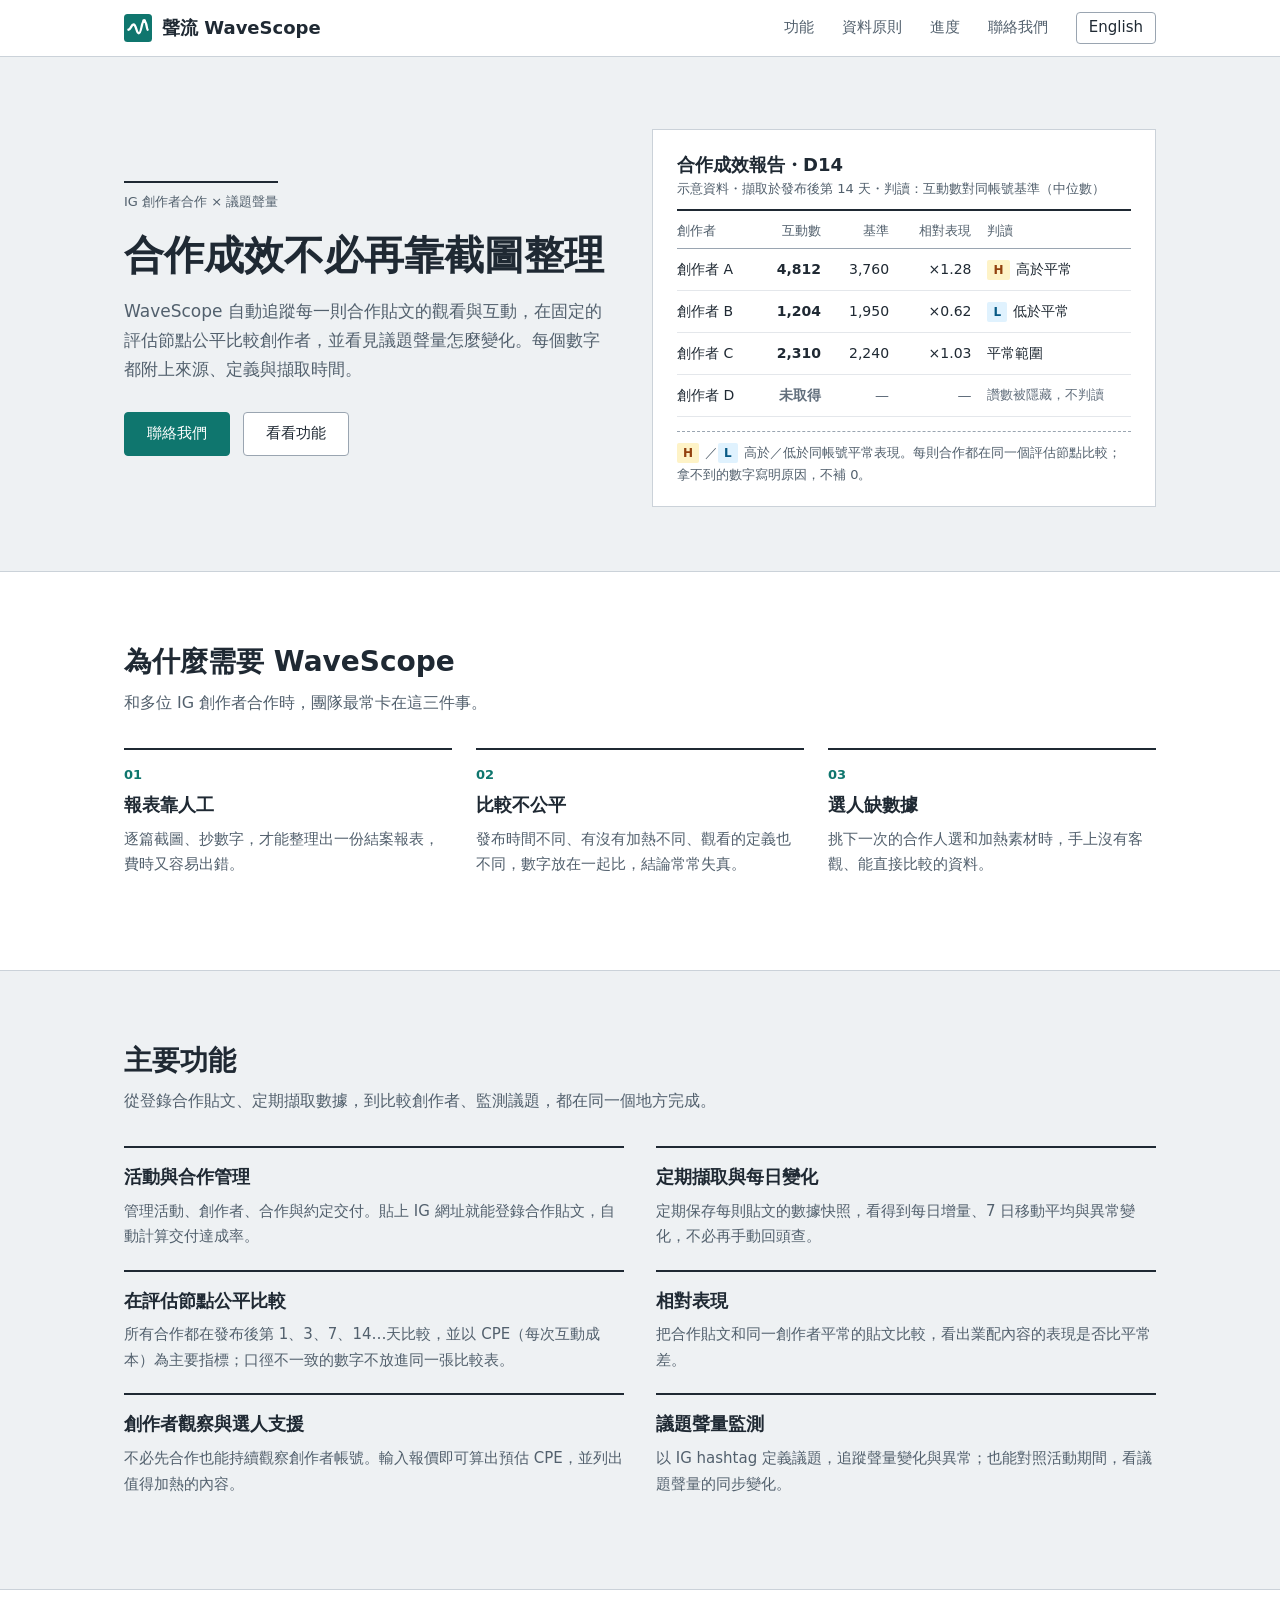
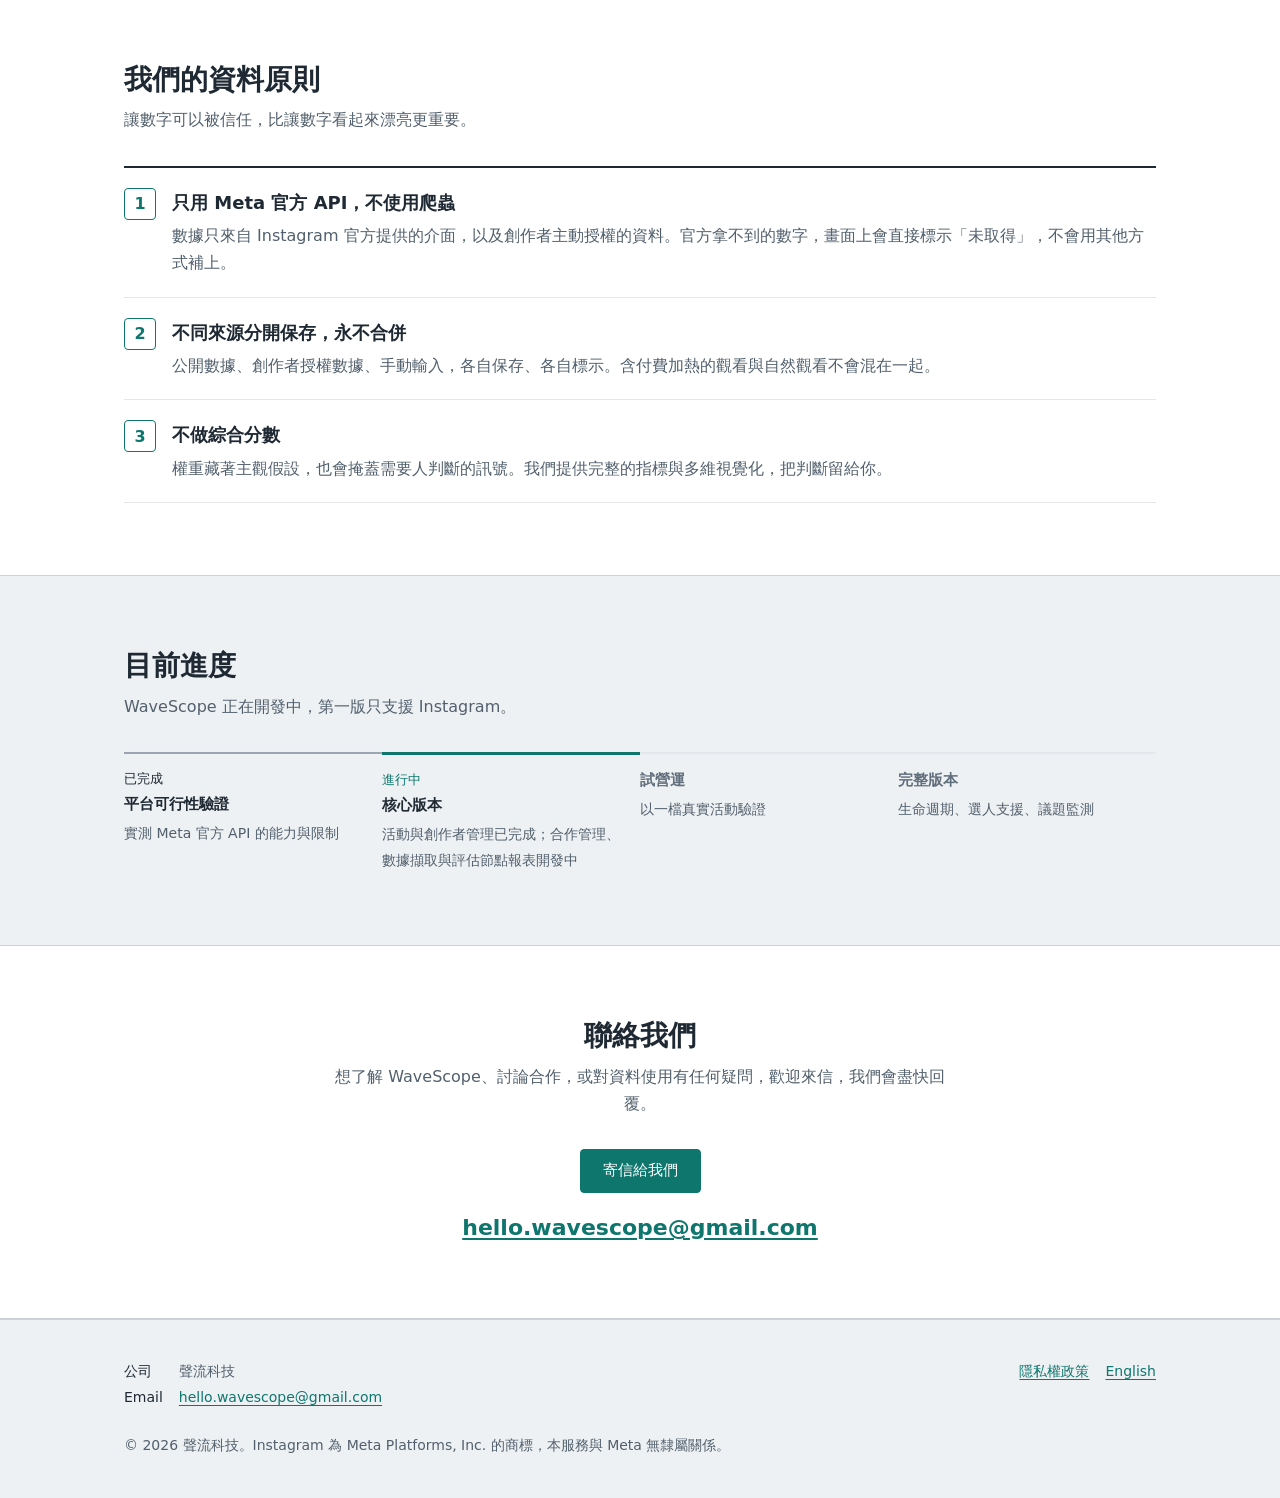
==== index.html @ 55d917c9 "Align site with product design system and update progress - Adopt DESIGN.md (direction B) tokens: si" ====
<!doctype html>
<html lang="zh-Hant-TW">
<head>
  <meta charset="utf-8">
  <meta name="viewport" content="width=device-width, initial-scale=1">
  <title>聲流 WaveScope｜IG 創作者合作成效與議題聲量監測</title>
  <meta name="description" content="WaveScope 用 Meta 官方 API 追蹤 IG 創作者合作貼文的成效、觀察創作者帳號，並監測議題聲量，取代人工截圖整理結案報表。">
  <link rel="alternate" hreflang="zh-Hant-TW" href="./">
  <link rel="alternate" hreflang="en" href="./en/">
  <link rel="icon" href="assets/logo.svg" type="image/svg+xml">
  <link rel="stylesheet" href="assets/style.css">
</head>
<body>
  <header class="site-header">
    <div class="wrap">
      <a class="brand" href="./">
        <img src="assets/logo.svg" alt="" width="28" height="28">
        聲流 WaveScope
      </a>
      <nav class="nav" aria-label="主選單">
        <a href="#features">功能</a>
        <a href="#principles">資料原則</a>
        <a href="#status">進度</a>
        <a href="#contact">聯絡我們</a>
        <a class="lang" href="./en/" hreflang="en" lang="en">English</a>
      </nav>
    </div>
  </header>

  <main>
    <section class="hero">
      <div class="wrap">
        <div>
          <span class="eyebrow">IG 創作者合作 × 議題聲量</span>
          <h1>合作成效不必再靠截圖整理</h1>
          <p class="lead">WaveScope 自動追蹤每一則合作貼文的觀看與互動，在固定的評估節點公平比較創作者，並看見議題聲量怎麼變化。每個數字都附上來源、定義與擷取時間。</p>
          <a class="btn" href="#contact">聯絡我們</a>
          <a class="btn ghost" href="#features">看看功能</a>
        </div>
        <figure class="report" aria-label="示意報告單：四位創作者的合作貼文在 D14 的互動數，與同帳號基準比較後的判讀">
          <div class="report-head">
            <div class="title">合作成效報告・D14</div>
            <div class="sub">示意資料・擷取於發布後第 14 天・判讀：互動數對同帳號基準（中位數）</div>
          </div>
          <table>
            <thead>
              <tr><th scope="col">創作者</th><th scope="col">互動數</th><th scope="col" class="col-base">基準</th><th scope="col">相對表現</th><th scope="col">判讀</th></tr>
            </thead>
            <tbody>
              <tr><td>創作者 A</td><td class="val">4,812</td><td class="col-base">3,760</td><td>×1.28</td><td><span class="flag h">H</span><span class="flag-text">高於平常</span></td></tr>
              <tr><td>創作者 B</td><td class="val">1,204</td><td class="col-base">1,950</td><td>×0.62</td><td><span class="flag l">L</span><span class="flag-text">低於平常</span></td></tr>
              <tr><td>創作者 C</td><td class="val">2,310</td><td class="col-base">2,240</td><td>×1.03</td><td>平常範圍</td></tr>
              <tr><td>創作者 D</td><td class="val na">未取得</td><td class="col-base na">—</td><td class="na">—</td><td class="reason">讚數被隱藏，不判讀</td></tr>
            </tbody>
          </table>
          <figcaption><span class="flag h">H</span>／<span class="flag l">L</span>高於／低於同帳號平常表現。每則合作都在同一個評估節點比較；拿不到的數字寫明原因，不補 0。</figcaption>
        </figure>
      </div>
    </section>

    <section class="alt" id="problem">
      <div class="wrap">
        <h2>為什麼需要 WaveScope</h2>
        <p class="section-lead">和多位 IG 創作者合作時，團隊最常卡在這三件事。</p>
        <div class="grid-3">
          <div class="card">
            <span class="num">01</span>
            <h3>報表靠人工</h3>
            <p>逐篇截圖、抄數字，才能整理出一份結案報表，費時又容易出錯。</p>
          </div>
          <div class="card">
            <span class="num">02</span>
            <h3>比較不公平</h3>
            <p>發布時間不同、有沒有加熱不同、觀看的定義也不同，數字放在一起比，結論常常失真。</p>
          </div>
          <div class="card">
            <span class="num">03</span>
            <h3>選人缺數據</h3>
            <p>挑下一次的合作人選和加熱素材時，手上沒有客觀、能直接比較的資料。</p>
          </div>
        </div>
      </div>
    </section>

    <section id="features">
      <div class="wrap">
        <h2>主要功能</h2>
        <p class="section-lead">從登錄合作貼文、定期擷取數據，到比較創作者、監測議題，都在同一個地方完成。</p>
        <div class="grid-2">
          <div class="card">
            <h3>活動與合作管理</h3>
            <p>管理活動、創作者、合作與約定交付。貼上 IG 網址就能登錄合作貼文，自動計算交付達成率。</p>
          </div>
          <div class="card">
            <h3>定期擷取與每日變化</h3>
            <p>定期保存每則貼文的數據快照，看得到每日增量、7 日移動平均與異常變化，不必再手動回頭查。</p>
          </div>
          <div class="card">
            <h3>在評估節點公平比較</h3>
            <p>所有合作都在發布後第 1、3、7、14…天比較，並以 CPE（每次互動成本）為主要指標；口徑不一致的數字不放進同一張比較表。</p>
          </div>
          <div class="card">
            <h3>相對表現</h3>
            <p>把合作貼文和同一創作者平常的貼文比較，看出業配內容的表現是否比平常差。</p>
          </div>
          <div class="card">
            <h3>創作者觀察與選人支援</h3>
            <p>不必先合作也能持續觀察創作者帳號。輸入報價即可算出預估 CPE，並列出值得加熱的內容。</p>
          </div>
          <div class="card">
            <h3>議題聲量監測</h3>
            <p>以 IG hashtag 定義議題，追蹤聲量變化與異常；也能對照活動期間，看議題聲量的同步變化。</p>
          </div>
        </div>
      </div>
    </section>

    <section class="alt" id="principles">
      <div class="wrap">
        <h2>我們的資料原則</h2>
        <p class="section-lead">讓數字可以被信任，比讓數字看起來漂亮更重要。</p>
        <ul class="principles">
          <li>
            <span class="icon" aria-hidden="true">1</span>
            <div>
              <h3>只用 Meta 官方 API，不使用爬蟲</h3>
              <p>數據只來自 Instagram 官方提供的介面，以及創作者主動授權的資料。官方拿不到的數字，畫面上會直接標示「未取得」，不會用其他方式補上。</p>
            </div>
          </li>
          <li>
            <span class="icon" aria-hidden="true">2</span>
            <div>
              <h3>不同來源分開保存，永不合併</h3>
              <p>公開數據、創作者授權數據、手動輸入，各自保存、各自標示。含付費加熱的觀看與自然觀看不會混在一起。</p>
            </div>
          </li>
          <li>
            <span class="icon" aria-hidden="true">3</span>
            <div>
              <h3>不做綜合分數</h3>
              <p>權重藏著主觀假設，也會掩蓋需要人判斷的訊號。我們提供完整的指標與多維視覺化，把判斷留給你。</p>
            </div>
          </li>
        </ul>
      </div>
    </section>

    <section id="status">
      <div class="wrap">
        <h2>目前進度</h2>
        <p class="section-lead">WaveScope 正在開發中，第一版只支援 Instagram。</p>
        <ol class="status">
          <li class="done"><em>已完成</em><strong>平台可行性驗證</strong><span>實測 Meta 官方 API 的能力與限制</span></li>
          <li class="now"><em>進行中</em><strong>核心版本</strong><span>活動與創作者管理已完成；合作管理、數據擷取與評估節點報表開發中</span></li>
          <li><strong>試營運</strong><span>以一檔真實活動驗證</span></li>
          <li><strong>完整版本</strong><span>生命週期、選人支援、議題監測</span></li>
        </ol>
      </div>
    </section>

    <section class="alt contact" id="contact">
      <div class="wrap">
        <h2>聯絡我們</h2>
        <p class="section-lead">想了解 WaveScope、討論合作，或對資料使用有任何疑問，歡迎來信，我們會盡快回覆。</p>
        <a class="btn" href="mailto:hello.wavescope@gmail.com?subject=%E8%A9%A2%E5%95%8F%20WaveScope">寄信給我們</a>
        <div><a class="email" href="mailto:hello.wavescope@gmail.com">hello.wavescope@gmail.com</a></div>
      </div>
    </section>
  </main>

  <footer class="site-footer">
    <div class="wrap">
      <dl>
        <dt>公司</dt><dd>聲流科技</dd>
        <dt>Email</dt><dd><a href="mailto:hello.wavescope@gmail.com">hello.wavescope@gmail.com</a></dd>
      </dl>
      <nav aria-label="頁尾">
        <a href="privacy.html">隱私權政策</a>
        <a href="./en/" hreflang="en" lang="en">English</a>
      </nav>
    </div>
    <div class="wrap" style="margin-top:24px">© 2026 聲流科技。Instagram 為 Meta Platforms, Inc. 的商標，本服務與 Meta 無隸屬關係。</div>
  </footer>
</body>
</html>
---- assets/style.css ----
/* 色彩與規則對齊產品的 DESIGN.md（方向 B・健康檢查報告）：
   單一墨綠品牌色、冷灰檯面上的白色直角報告單、不加陰影；琥珀／藍只用在 H／L 旗標。 */
:root {
  --report-teal: #0f766e;
  --report-teal-deep: #0b5a54;
  --teal-tint: #e6f4f1;
  --teal-band: #cdebe5;
  --ink: #1f2933;
  --ink-muted: #52606d;
  --ink-absent: #616e7c;
  --rule-strong: #9aa5b1;
  --rule: #cbd2d9;
  --hairline: #e4e7eb;
  --bench: #eef1f3;
  --sheet: #ffffff;
  --sheet-foot: #f7faf9;
  --flag-h-bg: #fef3c7;
  --flag-h-ink: #92400e;
  --flag-l-bg: #e0f2fe;
  --flag-l-ink: #075985;
  --on-teal: #ffffff;
  --max: 1080px;
  --font: "Noto Sans TC", "PingFang TC", "Microsoft JhengHei", system-ui, -apple-system, sans-serif;
}

/* 產品端沒有深色模式；這裡依同一組語意推出深色值。 */
@media (prefers-color-scheme: dark) {
  :root {
    --report-teal: #3fbfae;
    --report-teal-deep: #6fd3c4;
    --teal-tint: #16302c;
    --teal-band: #1f4a43;
    --ink: #e4e8eb;
    --ink-muted: #a3adb6;
    --ink-absent: #8f9aa5;
    --rule-strong: #5b6670;
    --rule: #3a444c;
    --hairline: #2a3238;
    --bench: #111618;
    --sheet: #1a2024;
    --sheet-foot: #1e2529;
    --flag-h-bg: #4a3410;
    --flag-h-ink: #fcd38a;
    --flag-l-bg: #0c3550;
    --flag-l-ink: #a5d8f5;
    --on-teal: #06201c;
  }
}

* { box-sizing: border-box; }

html { scroll-behavior: smooth; }

body {
  margin: 0;
  background: var(--bench);
  color: var(--ink);
  font-family: var(--font);
  line-height: 1.7;
  font-variant-numeric: tabular-nums;
  -webkit-font-smoothing: antialiased;
}

::selection { background: var(--teal-band); color: var(--ink); }
a { color: var(--report-teal); text-underline-offset: 3px; }
a:hover { color: var(--report-teal-deep); }
:focus-visible { outline: 2px solid var(--report-teal); outline-offset: 2px; }

.wrap {
  max-width: var(--max);
  margin: 0 auto;
  padding: 0 24px;
}

/* Header */
.site-header {
  position: sticky;
  top: 0;
  z-index: 10;
  background: var(--sheet);
  border-bottom: 1px solid var(--rule);
}
.site-header .wrap {
  display: flex;
  align-items: center;
  justify-content: space-between;
  height: 56px;
  gap: 16px;
}
.brand {
  display: flex;
  align-items: center;
  gap: 10px;
  font-size: 18px;
  font-weight: 700;
  color: var(--ink);
  text-decoration: none;
}
.brand:hover { color: var(--ink); }
.nav {
  display: flex;
  align-items: center;
  gap: 28px;
  font-size: 15px;
}
.nav a { color: var(--ink-muted); text-decoration: none; }
.nav a:hover { color: var(--ink); }
.nav .lang {
  border: 1px solid var(--rule-strong);
  border-radius: 4px;
  padding: 2px 12px;
  color: var(--ink);
}

/* Hero */
.hero { padding: 72px 0 64px; }
.hero .wrap {
  display: grid;
  grid-template-columns: 1fr 1.05fr;
  gap: 48px;
  align-items: center;
}
.eyebrow {
  display: inline-block;
  font-size: 13px;
  font-weight: 500;
  color: var(--ink-muted);
  border-top: 2px solid var(--ink);
  padding-top: 8px;
  margin-bottom: 16px;
}
h1 {
  font-size: clamp(30px, 4.2vw, 40px);
  line-height: 1.3;
  margin: 0 0 16px;
}
.lead {
  font-size: 17px;
  color: var(--ink-muted);
  margin: 0 0 28px;
  max-width: 34em;
}
.btn {
  display: inline-flex;
  align-items: center;
  height: 44px;
  background: var(--report-teal);
  color: var(--on-teal);
  font-size: 15px;
  font-weight: 500;
  text-decoration: none;
  padding: 0 22px;
  border-radius: 4px;
  border: 1px solid var(--report-teal);
}
.btn:hover { background: var(--report-teal-deep); border-color: var(--report-teal-deep); color: var(--on-teal); }
.btn.ghost {
  background: var(--sheet);
  color: var(--ink);
  border-color: var(--rule-strong);
  margin-left: 8px;
}
.btn.ghost:hover { border-color: var(--ink); color: var(--ink); }

/* Hero 示意報告單：結構與產品的 sheet／table／flag 一致，數據為虛構示意。 */
.report {
  margin: 0;
  background: var(--sheet);
  border: 1px solid var(--rule);
  padding: 22px 24px 20px;
}
.report-head {
  border-bottom: 2px solid var(--ink);
  padding-bottom: 10px;
}
.report-head .title { font-size: 18px; font-weight: 700; line-height: 1.4; }
.report-head .sub { font-size: 13px; color: var(--ink-muted); line-height: 1.5; margin-top: 2px; }
.report table {
  width: 100%;
  border-collapse: collapse;
  font-size: 14px;
  line-height: 1.5;
}
.report th {
  font-size: 13px;
  font-weight: 500;
  color: var(--ink-muted);
  text-align: right;
  padding: 10px 8px 8px;
  border-bottom: 1px solid var(--rule-strong);
  white-space: nowrap;
}
.report td {
  padding: 10px 8px;
  border-bottom: 1px solid var(--hairline);
  text-align: right;
  vertical-align: top;
}
.report th:first-child, .report td:first-child { text-align: left; padding-left: 0; }
.report th:last-child, .report td:last-child { text-align: left; padding-right: 0; }
.report td:first-child { white-space: nowrap; }
.report td.val { font-weight: 700; }
.report .na { color: var(--ink-absent); font-weight: 400; }
.report .reason { color: var(--ink-absent); font-size: 13px; }
.flag {
  display: inline-block;
  font-size: 12px;
  font-weight: 700;
  line-height: 1.5;
  padding: 1px 6px;
  border-radius: 2px;
  margin-right: 6px;
}
.flag.h { background: var(--flag-h-bg); color: var(--flag-h-ink); }
.flag.l { background: var(--flag-l-bg); color: var(--flag-l-ink); }
.report figcaption {
  border-top: 1px dashed var(--rule-strong);
  margin-top: 14px;
  padding-top: 10px;
  font-size: 13px;
  line-height: 1.7;
  color: var(--ink-muted);
}

/* Sections */
section { padding: 72px 0; }
section.alt {
  background: var(--sheet);
  border-top: 1px solid var(--rule);
  border-bottom: 1px solid var(--rule);
}
h2 {
  font-size: clamp(22px, 3vw, 28px);
  margin: 0 0 8px;
  line-height: 1.3;
}
.section-lead {
  color: var(--ink-muted);
  margin: 0 0 32px;
  max-width: 40em;
}

.grid-3 {
  display: grid;
  grid-template-columns: repeat(3, 1fr);
  gap: 24px;
}
.grid-2 {
  display: grid;
  grid-template-columns: repeat(2, 1fr);
  gap: 0 32px;
}
.card {
  border-top: 2px solid var(--ink);
  padding: 14px 0 20px;
}
.card h3 {
  font-size: 18px;
  margin: 0 0 6px;
}
.card p { margin: 0; color: var(--ink-muted); font-size: 15px; }
.card .num {
  font-size: 13px;
  font-weight: 700;
  color: var(--report-teal);
  margin-bottom: 4px;
  display: block;
}

.principles { list-style: none; padding: 0; margin: 0; border-top: 2px solid var(--ink); }
.principles li {
  display: grid;
  grid-template-columns: 32px 1fr;
  gap: 16px;
  align-items: start;
  padding: 20px 0;
  border-bottom: 1px solid var(--hairline);
}
.principles .icon {
  width: 32px;
  height: 32px;
  border-radius: 4px;
  border: 1px solid var(--report-teal);
  color: var(--report-teal);
  display: grid;
  place-items: center;
  font-weight: 700;
}
.principles h3 { margin: 0 0 4px; font-size: 18px; }
.principles p { margin: 0; color: var(--ink-muted); }

.status {
  display: flex;
  list-style: none;
  padding: 0;
  margin: 0;
}
.status li {
  flex: 1;
  padding: 14px 16px 0 0;
  border-top: 2px solid var(--hairline);
  font-size: 15px;
  color: var(--ink-absent);
}
.status li.done { border-top-color: var(--rule-strong); color: var(--ink); }
.status li.now { border-top: 3px solid var(--report-teal); color: var(--ink); }
.status li strong { display: block; margin-bottom: 4px; }
.status li span { color: var(--ink-muted); font-size: 14px; }
.status li em {
  display: block;
  font-style: normal;
  font-size: 13px;
  font-weight: 500;
  margin-bottom: 2px;
}
.status li.now em { color: var(--report-teal); }

.contact {
  text-align: center;
}
.contact .section-lead { margin-left: auto; margin-right: auto; }
.contact .email {
  display: inline-block;
  font-size: clamp(18px, 3vw, 22px);
  font-weight: 700;
  margin-top: 16px;
  word-break: break-all;
}

/* Footer */
.site-footer {
  border-top: 1px solid var(--rule);
  padding: 40px 0;
  font-size: 14px;
  color: var(--ink-muted);
}
.site-footer .wrap {
  display: flex;
  justify-content: space-between;
  gap: 24px;
  flex-wrap: wrap;
}
.site-footer dl { margin: 0; display: grid; grid-template-columns: auto 1fr; gap: 2px 16px; }
.site-footer dt { font-weight: 500; color: var(--ink); }
.site-footer dd { margin: 0; }
.site-footer nav { display: flex; gap: 16px; align-items: flex-start; }

/* Legal pages */
.legal { padding: 56px 0 80px; }
.legal .wrap { max-width: 760px; }
.legal h1 { font-size: clamp(26px, 3.6vw, 32px); border-bottom: 2px solid var(--ink); padding-bottom: 12px; }
.legal h2 { font-size: 20px; margin-top: 40px; }
.legal .updated { color: var(--ink-muted); font-size: 14px; }
.legal table { border-collapse: collapse; width: 100%; font-size: 15px; margin: 16px 0; background: var(--sheet); }
.legal th, .legal td { border: 1px solid var(--rule); padding: 8px 12px; text-align: left; vertical-align: top; }
.legal th { background: var(--sheet-foot); font-weight: 500; }

@media (max-width: 860px) {
  .hero { padding: 40px 0 40px; }
  .hero .wrap { grid-template-columns: minmax(0, 1fr); gap: 32px; }
  .grid-3, .grid-2 { grid-template-columns: minmax(0, 1fr); }
  .status { flex-direction: column; }
  .status li { padding: 12px 0 12px 16px; border-top: 0; border-left: 2px solid var(--hairline); }
  .status li.done { border-left-color: var(--rule-strong); }
  .status li.now { border-top: 0; border-left: 2px solid var(--report-teal); }
  .nav a:not(.lang) { display: none; }
  section { padding: 56px 0; }
  .wrap { padding: 0 16px; }
  .btn.ghost { margin-left: 0; margin-top: 8px; }
}

@media (max-width: 480px) {
  .report { padding: 18px 16px 16px; }
  .report table { font-size: 13px; }
  .report th, .report td { padding-left: 4px; padding-right: 4px; }
  .report .col-base { display: none; }
  .report .flag-text { display: none; }
}
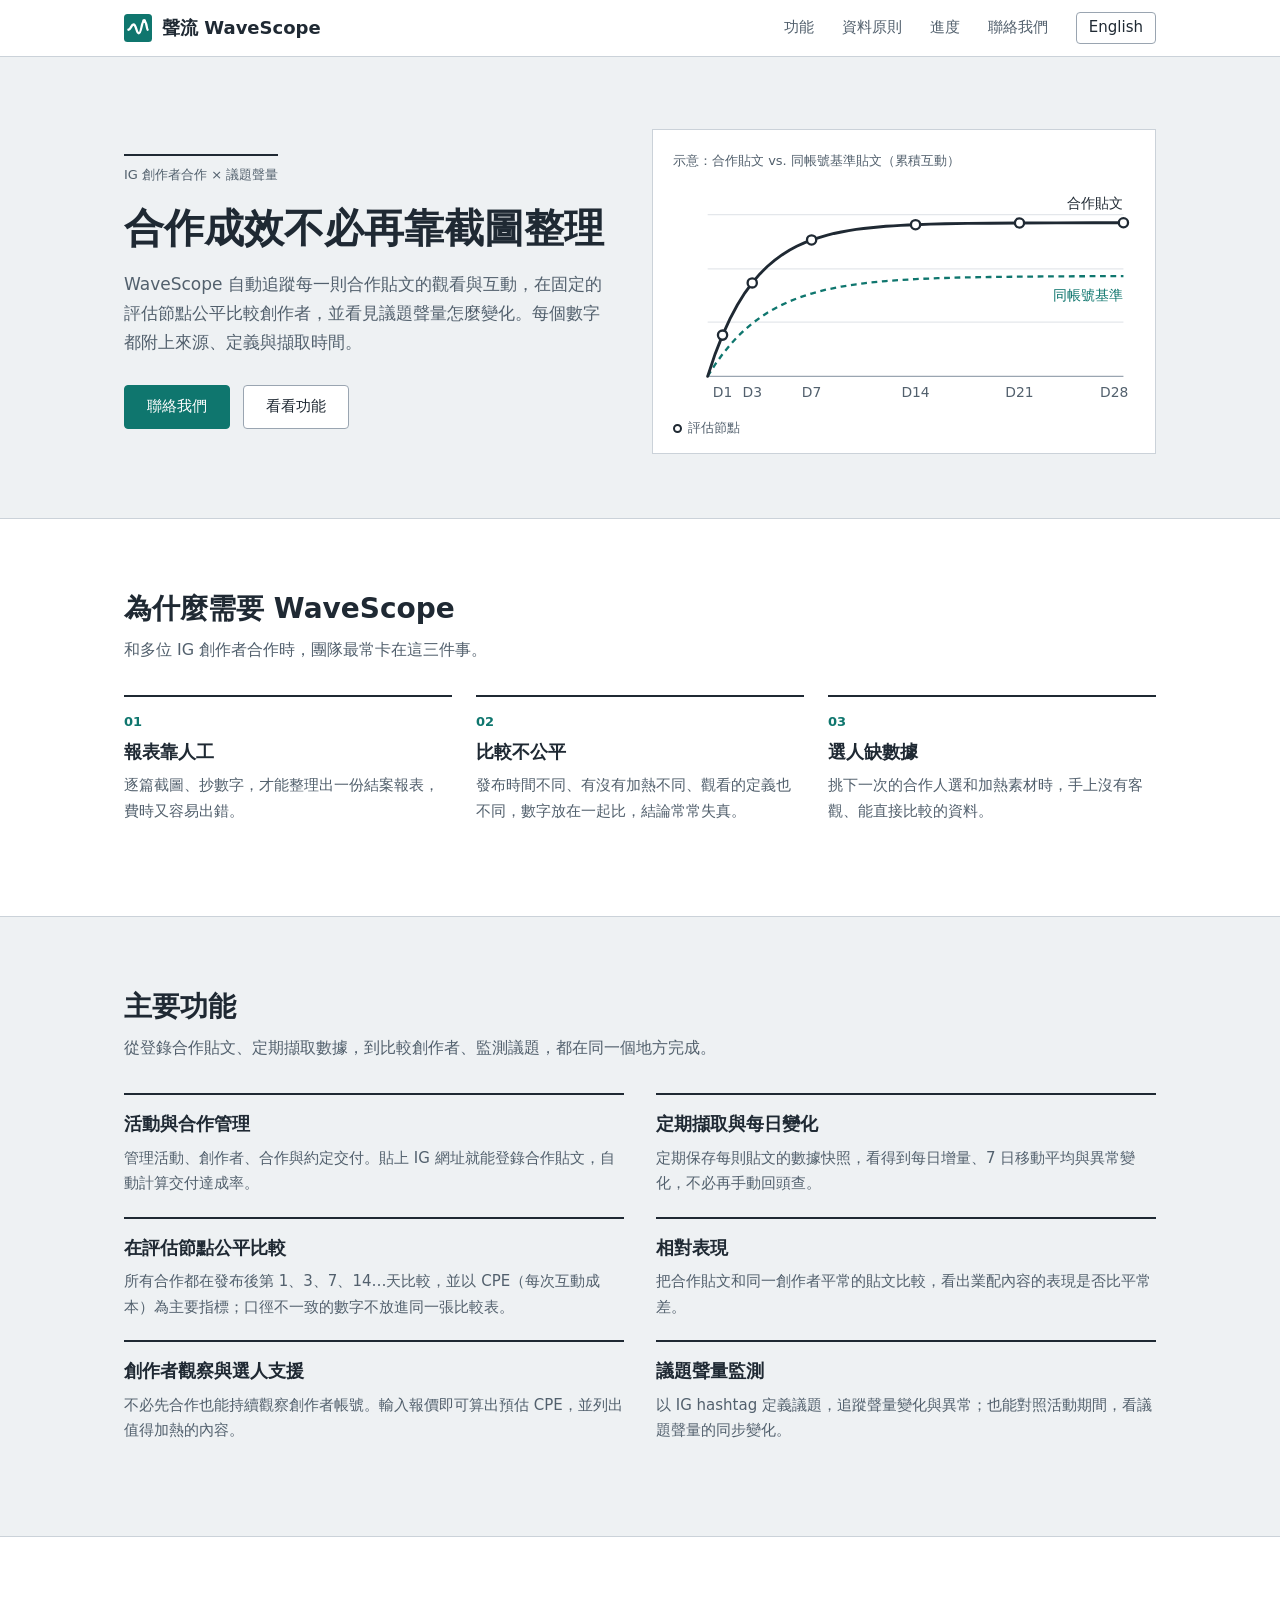
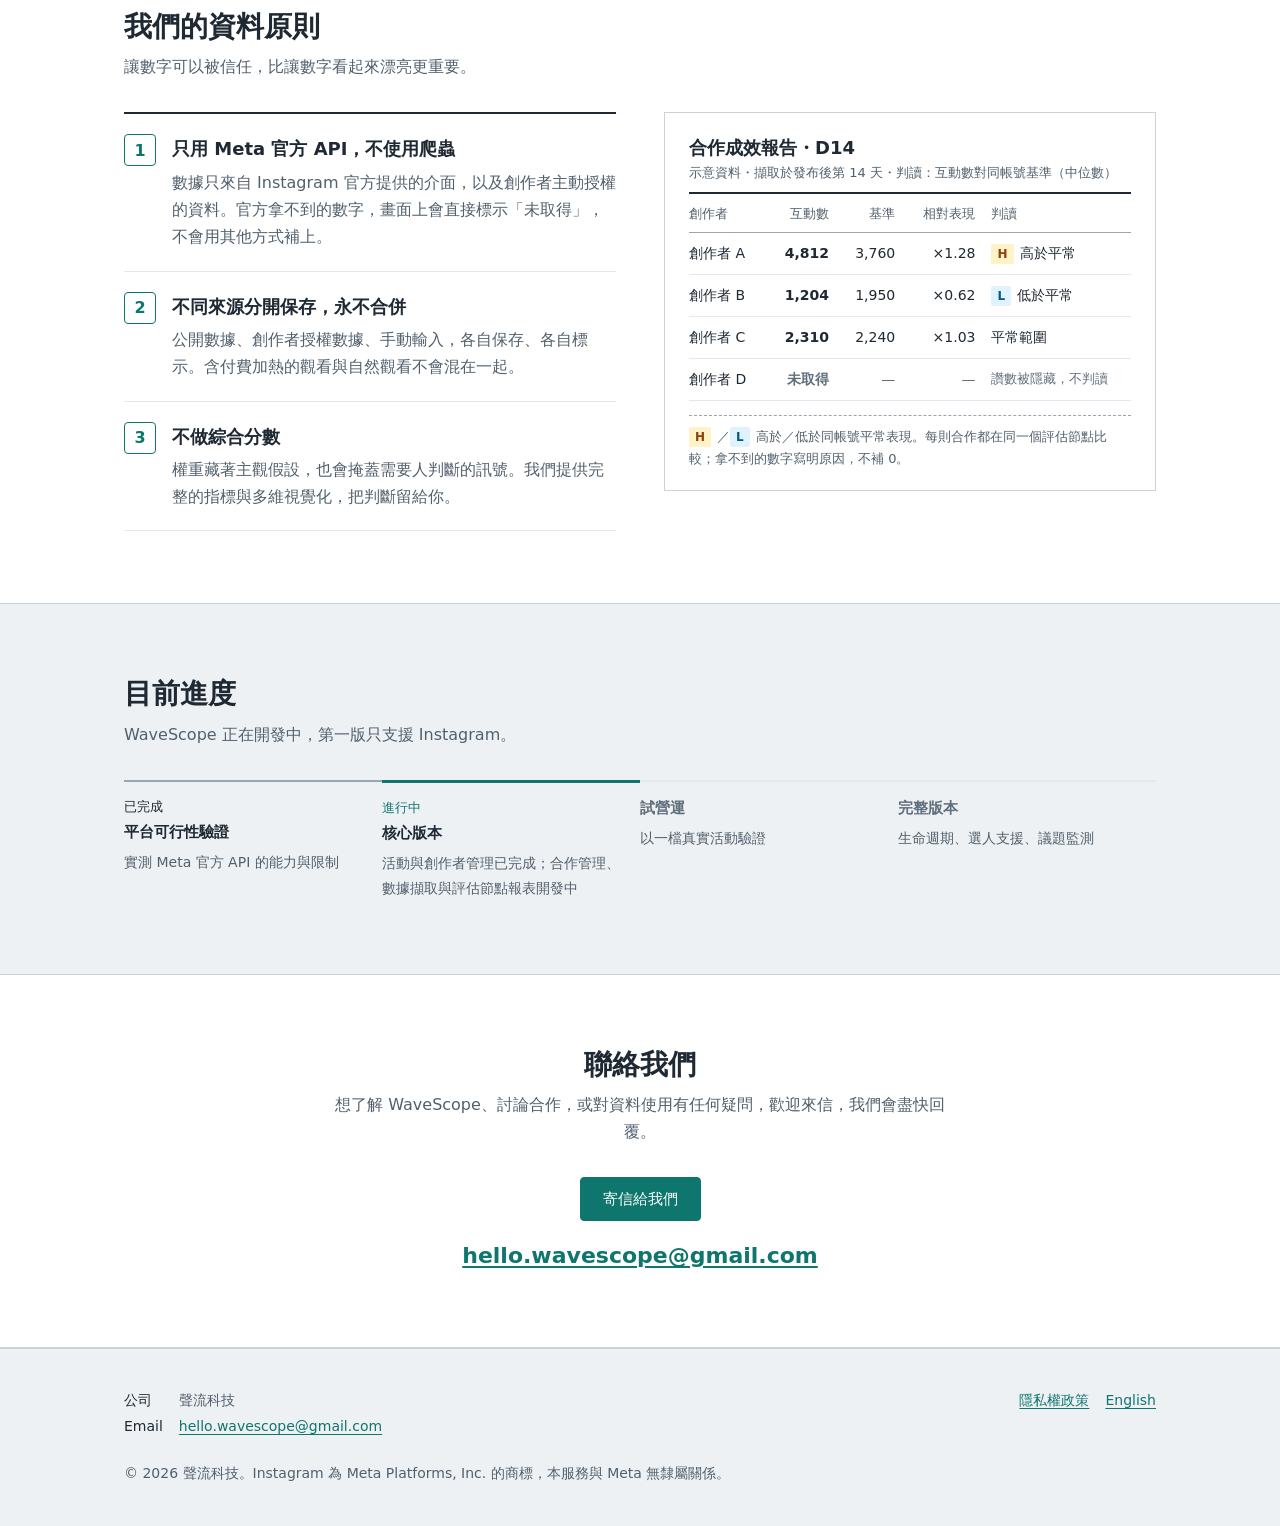
==== commit 4553bb4e: "Restore trend chart in hero and move sample report to data principles - Hero shows the cumulative-in" ====
--- a/index.html
+++ b/index.html
@@ -37,23 +37,37 @@
           <a class="btn" href="#contact">聯絡我們</a>
           <a class="btn ghost" href="#features">看看功能</a>
         </div>
-        <figure class="report" aria-label="示意報告單：四位創作者的合作貼文在 D14 的互動數，與同帳號基準比較後的判讀">
-          <div class="report-head">
-            <div class="title">合作成效報告・D14</div>
-            <div class="sub">示意資料・擷取於發布後第 14 天・判讀：互動數對同帳號基準（中位數）</div>
-          </div>
-          <table>
-            <thead>
-              <tr><th scope="col">創作者</th><th scope="col">互動數</th><th scope="col" class="col-base">基準</th><th scope="col">相對表現</th><th scope="col">判讀</th></tr>
-            </thead>
-            <tbody>
-              <tr><td>創作者 A</td><td class="val">4,812</td><td class="col-base">3,760</td><td>×1.28</td><td><span class="flag h">H</span><span class="flag-text">高於平常</span></td></tr>
-              <tr><td>創作者 B</td><td class="val">1,204</td><td class="col-base">1,950</td><td>×0.62</td><td><span class="flag l">L</span><span class="flag-text">低於平常</span></td></tr>
-              <tr><td>創作者 C</td><td class="val">2,310</td><td class="col-base">2,240</td><td>×1.03</td><td>平常範圍</td></tr>
-              <tr><td>創作者 D</td><td class="val na">未取得</td><td class="col-base na">—</td><td class="na">—</td><td class="reason">讚數被隱藏，不判讀</td></tr>
-            </tbody>
-          </table>
-          <figcaption><span class="flag h">H</span>／<span class="flag l">L</span>高於／低於同帳號平常表現。每則合作都在同一個評估節點比較；拿不到的數字寫明原因，不補 0。</figcaption>
+        <figure class="trend" aria-label="示意圖：合作貼文的累積互動高於同帳號基準貼文，並標出 D1 到 D28 的評估節點">
+          <div class="label">示意：合作貼文 vs. 同帳號基準貼文（累積互動）</div>
+          <svg viewBox="0 0 400 200" role="img" aria-hidden="true">
+            <g class="grid" stroke-width="1">
+              <line x1="30" y1="170" x2="390" y2="170" class="baseline"/>
+              <line x1="30" y1="123" x2="390" y2="123"/>
+              <line x1="30" y1="77" x2="390" y2="77"/>
+              <line x1="30" y1="30" x2="390" y2="30"/>
+            </g>
+            <path class="base" fill="none" stroke-width="2" d="M30.0,170.0 L36.4,159.8 L42.9,150.8 L49.3,142.9 L55.7,135.8 L62.1,129.7 L68.6,124.2 L75.0,119.4 L81.4,115.1 L87.9,111.4 L94.3,108.1 L100.7,105.1 L107.1,102.6 L113.6,100.3 L120.0,98.3 L126.4,96.5 L132.9,94.9 L139.3,93.6 L145.7,92.3 L152.1,91.3 L158.6,90.3 L165.0,89.5 L171.4,88.7 L184.3,87.5 L197.1,86.6 L210.0,85.8 L229.3,85.0 L248.6,84.4 L274.3,84.0 L300.0,83.7 L332.1,83.4 L364.3,83.3 L390.0,83.3"/>
+            <path class="curve" fill="none" stroke-width="2.5" stroke-linecap="round" d="M30.0,170.0 L36.4,150.8 L42.9,134.3 L49.3,120.2 L55.7,108.2 L62.1,97.9 L68.6,89.1 L75.0,81.5 L81.4,75.1 L87.9,69.6 L94.3,64.9 L100.7,60.8 L107.1,57.4 L113.6,54.4 L120.0,51.9 L126.4,49.8 L132.9,47.9 L139.3,46.3 L145.7,45.0 L152.1,43.8 L158.6,42.8 L165.0,42.0 L171.4,41.3 L177.9,40.7 L184.3,40.1 L190.7,39.7 L197.1,39.3 L203.6,39.0 L210.0,38.7 L222.9,38.2 L235.7,37.9 L255.0,37.6 L274.3,37.4 L300.0,37.2 L332.1,37.1 L364.3,37.0 L390.0,37.0"/>
+            <g>
+              <circle class="node" cx="42.9" cy="134.3" r="4"/>
+              <circle class="node" cx="68.6" cy="89.1" r="4"/>
+              <circle class="node" cx="120.0" cy="51.9" r="4"/>
+              <circle class="node" cx="210.0" cy="38.7" r="4"/>
+              <circle class="node" cx="300.0" cy="37.2" r="4"/>
+              <circle class="node" cx="390.0" cy="37.0" r="4"/>
+            </g>
+            <text class="tag post" x="390" y="24" text-anchor="end">合作貼文</text>
+            <text class="tag base" x="390" y="104" text-anchor="end">同帳號基準</text>
+            <g class="axis" text-anchor="middle">
+              <text x="42.9" y="188">D1</text>
+              <text x="68.6" y="188">D3</text>
+              <text x="120" y="188">D7</text>
+              <text x="210" y="188">D14</text>
+              <text x="300" y="188">D21</text>
+              <text x="382" y="188">D28</text>
+            </g>
+          </svg>
+          <figcaption class="legend"><span><i class="dot"></i>評估節點</span></figcaption>
         </figure>
       </div>
     </section>
@@ -119,29 +133,49 @@
       <div class="wrap">
         <h2>我們的資料原則</h2>
         <p class="section-lead">讓數字可以被信任，比讓數字看起來漂亮更重要。</p>
-        <ul class="principles">
-          <li>
-            <span class="icon" aria-hidden="true">1</span>
-            <div>
-              <h3>只用 Meta 官方 API，不使用爬蟲</h3>
-              <p>數據只來自 Instagram 官方提供的介面，以及創作者主動授權的資料。官方拿不到的數字，畫面上會直接標示「未取得」，不會用其他方式補上。</p>
+        <div class="principles-layout">
+          <ul class="principles">
+            <li>
+              <span class="icon" aria-hidden="true">1</span>
+              <div>
+                <h3>只用 Meta 官方 API，不使用爬蟲</h3>
+                <p>數據只來自 Instagram 官方提供的介面，以及創作者主動授權的資料。官方拿不到的數字，畫面上會直接標示「未取得」，不會用其他方式補上。</p>
+              </div>
+            </li>
+            <li>
+              <span class="icon" aria-hidden="true">2</span>
+              <div>
+                <h3>不同來源分開保存，永不合併</h3>
+                <p>公開數據、創作者授權數據、手動輸入，各自保存、各自標示。含付費加熱的觀看與自然觀看不會混在一起。</p>
+              </div>
+            </li>
+            <li>
+              <span class="icon" aria-hidden="true">3</span>
+              <div>
+                <h3>不做綜合分數</h3>
+                <p>權重藏著主觀假設，也會掩蓋需要人判斷的訊號。我們提供完整的指標與多維視覺化，把判斷留給你。</p>
+              </div>
+            </li>
+          </ul>
+          <figure class="report" aria-label="示意報告單：四位創作者的合作貼文在 D14 的互動數，與同帳號基準比較後的判讀">
+            <div class="report-head">
+              <div class="title">合作成效報告・D14</div>
+              <div class="sub">示意資料・擷取於發布後第 14 天・判讀：互動數對同帳號基準（中位數）</div>
             </div>
-          </li>
-          <li>
-            <span class="icon" aria-hidden="true">2</span>
-            <div>
-              <h3>不同來源分開保存，永不合併</h3>
-              <p>公開數據、創作者授權數據、手動輸入，各自保存、各自標示。含付費加熱的觀看與自然觀看不會混在一起。</p>
-            </div>
-          </li>
-          <li>
-            <span class="icon" aria-hidden="true">3</span>
-            <div>
-              <h3>不做綜合分數</h3>
-              <p>權重藏著主觀假設，也會掩蓋需要人判斷的訊號。我們提供完整的指標與多維視覺化，把判斷留給你。</p>
-            </div>
-          </li>
-        </ul>
+            <table>
+              <thead>
+                <tr><th scope="col">創作者</th><th scope="col">互動數</th><th scope="col" class="col-base">基準</th><th scope="col">相對表現</th><th scope="col">判讀</th></tr>
+              </thead>
+              <tbody>
+                <tr><td>創作者 A</td><td class="val">4,812</td><td class="col-base">3,760</td><td>×1.28</td><td><span class="flag h">H</span><span class="flag-text">高於平常</span></td></tr>
+                <tr><td>創作者 B</td><td class="val">1,204</td><td class="col-base">1,950</td><td>×0.62</td><td><span class="flag l">L</span><span class="flag-text">低於平常</span></td></tr>
+                <tr><td>創作者 C</td><td class="val">2,310</td><td class="col-base">2,240</td><td>×1.03</td><td>平常範圍</td></tr>
+                <tr><td>創作者 D</td><td class="val na">未取得</td><td class="col-base na">—</td><td class="na">—</td><td class="reason">讚數被隱藏，不判讀</td></tr>
+              </tbody>
+            </table>
+            <figcaption><span class="flag h">H</span>／<span class="flag l">L</span>高於／低於同帳號平常表現。每則合作都在同一個評估節點比較；拿不到的數字寫明原因，不補 0。</figcaption>
+          </figure>
+        </div>
       </div>
     </section>
 
--- a/assets/style.css
+++ b/assets/style.css
@@ -130,6 +130,7 @@
   margin-bottom: 16px;
 }
 h1 {
+  text-wrap: balance;
   font-size: clamp(30px, 4.2vw, 40px);
   line-height: 1.3;
   margin: 0 0 16px;
@@ -162,7 +163,36 @@
 }
 .btn.ghost:hover { border-color: var(--ink); color: var(--ink); }
 
-/* Hero 示意報告單：結構與產品的 sheet／table／flag 一致，數據為虛構示意。 */
+/* Hero 趨勢示意圖：依 DESIGN.md 的 Trend Chart，墨灰為本次、墨綠為基準，線名直接標在圖上。 */
+.trend {
+  margin: 0;
+  background: var(--sheet);
+  border: 1px solid var(--rule);
+  padding: 20px 20px 14px;
+}
+.trend .label { font-size: 13px; color: var(--ink-muted); margin-bottom: 8px; }
+.trend svg { width: 100%; height: auto; display: block; }
+.trend .grid line { stroke: var(--hairline); }
+.trend .grid .baseline { stroke: var(--rule-strong); }
+.trend .curve { stroke: var(--ink); }
+.trend .base { stroke: var(--report-teal); stroke-dasharray: 5 4; }
+.trend .node { fill: var(--sheet); stroke: var(--ink); stroke-width: 2; }
+.trend .axis { fill: var(--ink-muted); font-size: 12px; }
+.trend .tag { font-size: 12px; font-weight: 500; paint-order: stroke; stroke: var(--sheet); stroke-width: 3px; stroke-linejoin: round; }
+.trend .tag.post { fill: var(--ink); }
+.trend .tag.base { fill: var(--report-teal); }
+.legend { font-size: 13px; color: var(--ink-muted); margin-top: 6px; }
+.legend i.dot {
+  display: inline-block;
+  width: 9px;
+  height: 9px;
+  border: 2px solid var(--ink);
+  border-radius: 50%;
+  vertical-align: middle;
+  margin-right: 6px;
+}
+
+/* 資料原則段的示意報告單：結構與產品的 sheet／table／flag 一致，數據為虛構示意。 */
 .report {
   margin: 0;
   background: var(--sheet);
@@ -267,6 +297,12 @@
   display: block;
 }
 
+.principles-layout {
+  display: grid;
+  grid-template-columns: 1fr minmax(0, 1fr);
+  gap: 48px;
+  align-items: start;
+}
 .principles { list-style: none; padding: 0; margin: 0; border-top: 2px solid var(--ink); }
 .principles li {
   display: grid;
@@ -358,7 +394,8 @@
 @media (max-width: 860px) {
   .hero { padding: 40px 0 40px; }
   .hero .wrap { grid-template-columns: minmax(0, 1fr); gap: 32px; }
-  .grid-3, .grid-2 { grid-template-columns: minmax(0, 1fr); }
+  .grid-3, .grid-2, .principles-layout { grid-template-columns: minmax(0, 1fr); }
+  .principles-layout { gap: 32px; }
   .status { flex-direction: column; }
   .status li { padding: 12px 0 12px 16px; border-top: 0; border-left: 2px solid var(--hairline); }
   .status li.done { border-left-color: var(--rule-strong); }
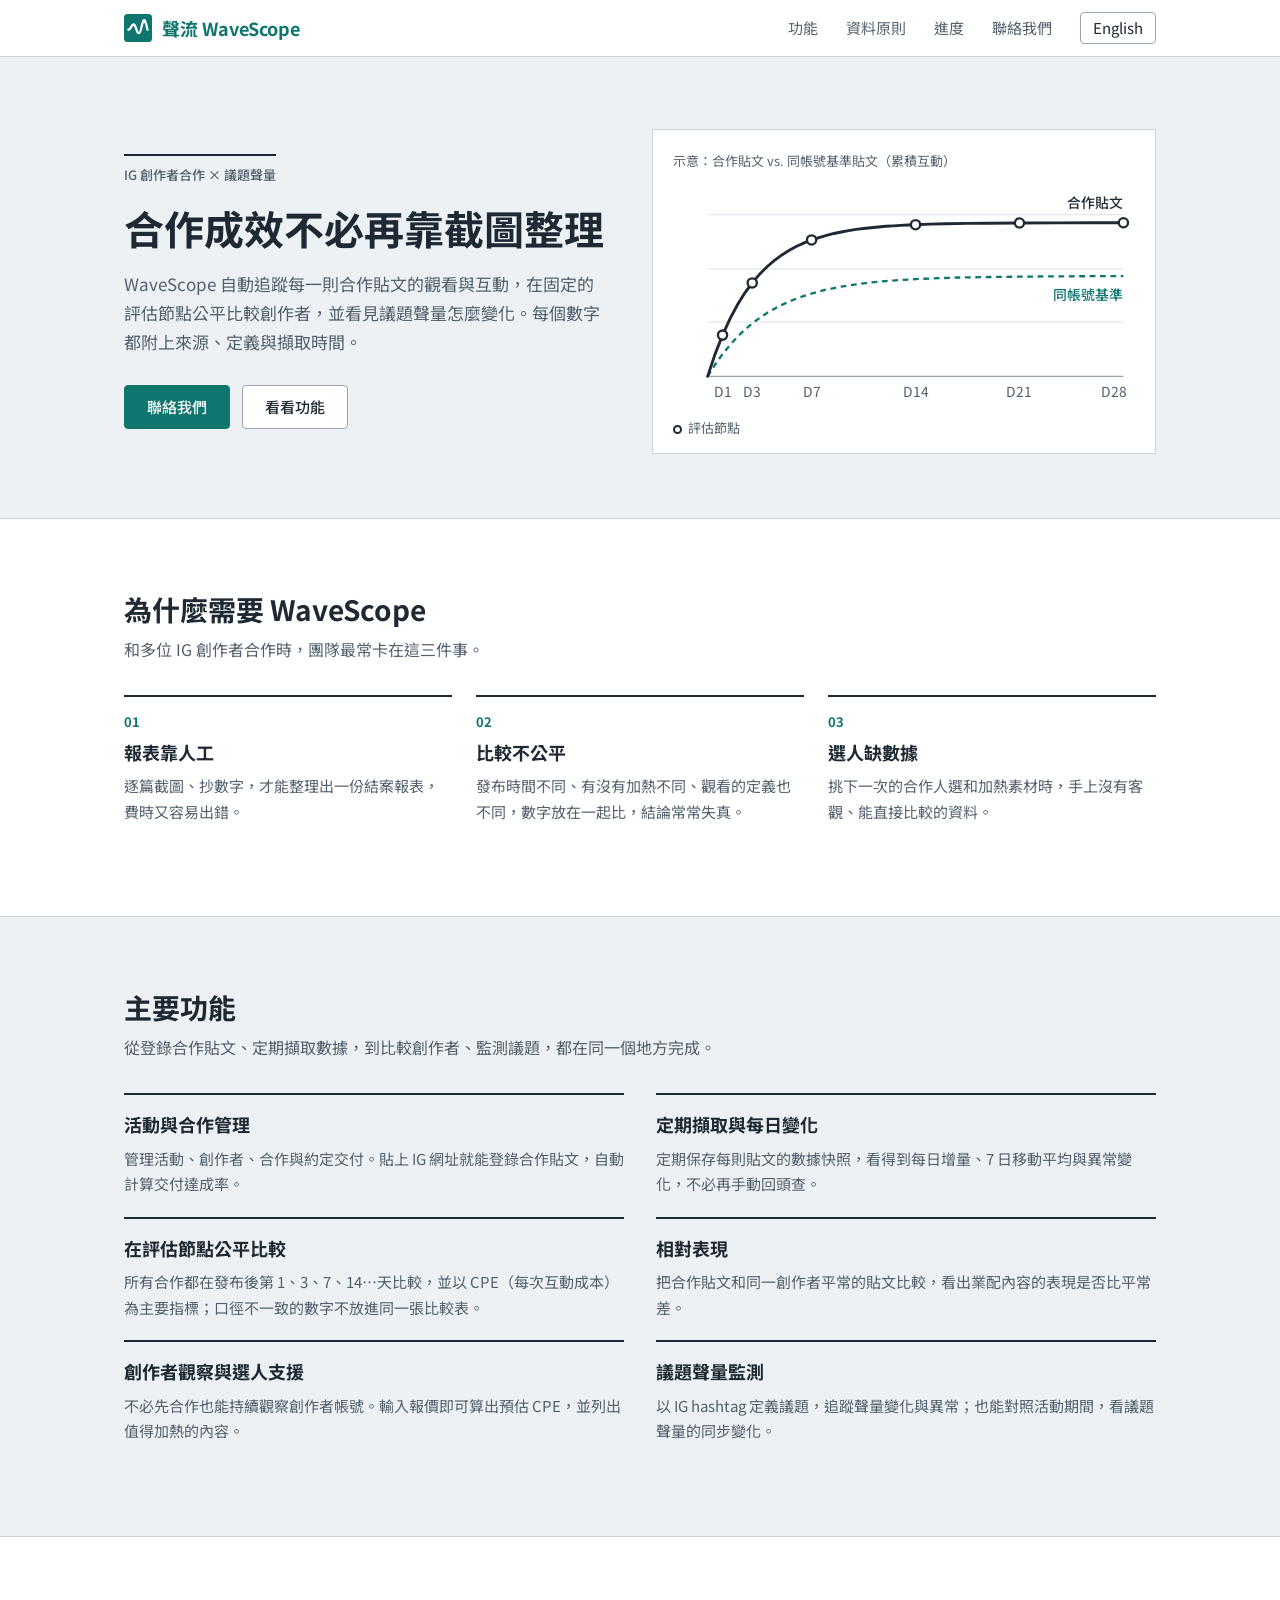
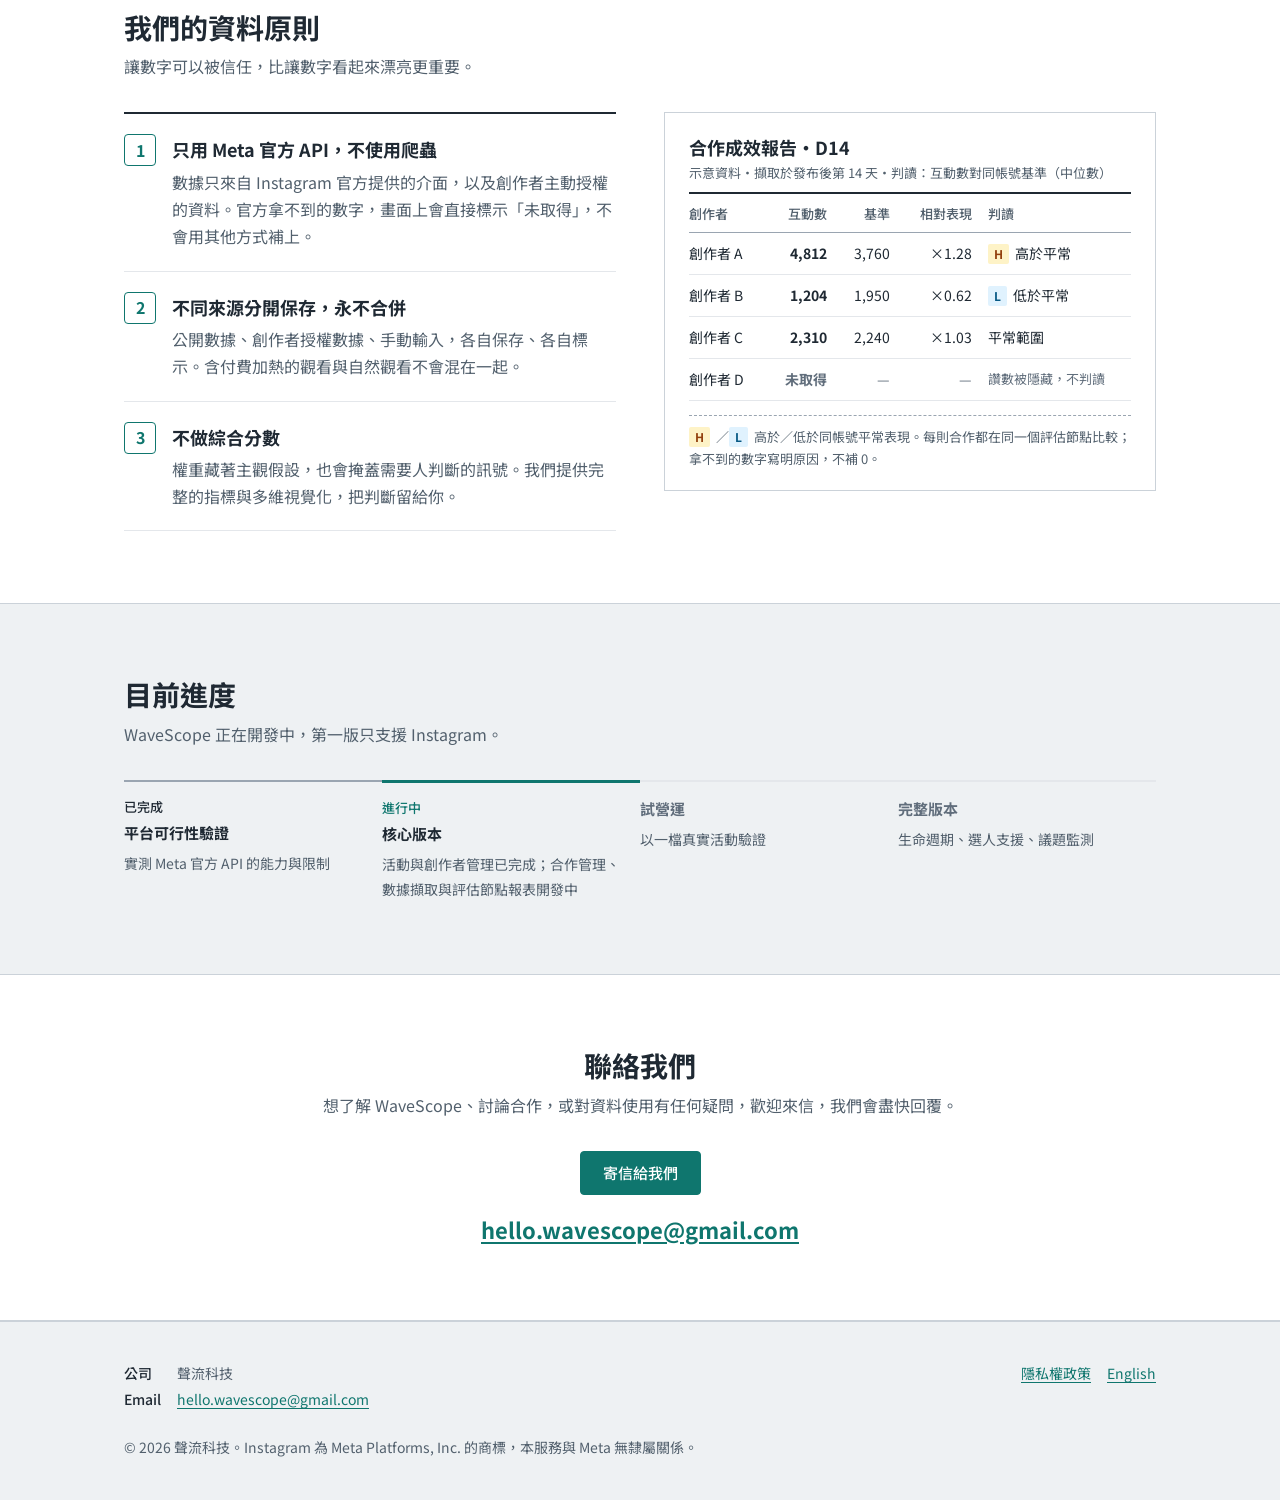
==== commit ad5a2116: "Match mockup B: drop dark mode, load Noto Sans TC, teal brand name The product and mockup B have no " ====
--- a/index.html
+++ b/index.html
@@ -8,6 +8,9 @@
   <link rel="alternate" hreflang="zh-Hant-TW" href="./">
   <link rel="alternate" hreflang="en" href="./en/">
   <link rel="icon" href="assets/logo.svg" type="image/svg+xml">
+  <link rel="preconnect" href="https://fonts.googleapis.com">
+  <link rel="preconnect" href="https://fonts.gstatic.com" crossorigin>
+  <link href="https://fonts.googleapis.com/css2?family=Noto+Sans+TC:wght@400;500;700&display=swap" rel="stylesheet">
   <link rel="stylesheet" href="assets/style.css">
 </head>
 <body>
--- a/assets/style.css
+++ b/assets/style.css
@@ -1,5 +1,6 @@
 /* 色彩與規則對齊產品的 DESIGN.md（方向 B・健康檢查報告）：
-   單一墨綠品牌色、冷灰檯面上的白色直角報告單、不加陰影；琥珀／藍只用在 H／L 旗標。 */
+   單一墨綠品牌色、冷灰檯面上的白色直角報告單、不加陰影；琥珀／藍只用在 H／L 旗標。
+   產品沒有深色模式，官網也固定為淺色。 */
 :root {
   --report-teal: #0f766e;
   --report-teal-deep: #0b5a54;
@@ -20,31 +21,8 @@
   --flag-l-ink: #075985;
   --on-teal: #ffffff;
   --max: 1080px;
+  color-scheme: light;
   --font: "Noto Sans TC", "PingFang TC", "Microsoft JhengHei", system-ui, -apple-system, sans-serif;
-}
-
-/* 產品端沒有深色模式；這裡依同一組語意推出深色值。 */
-@media (prefers-color-scheme: dark) {
-  :root {
-    --report-teal: #3fbfae;
-    --report-teal-deep: #6fd3c4;
-    --teal-tint: #16302c;
-    --teal-band: #1f4a43;
-    --ink: #e4e8eb;
-    --ink-muted: #a3adb6;
-    --ink-absent: #8f9aa5;
-    --rule-strong: #5b6670;
-    --rule: #3a444c;
-    --hairline: #2a3238;
-    --bench: #111618;
-    --sheet: #1a2024;
-    --sheet-foot: #1e2529;
-    --flag-h-bg: #4a3410;
-    --flag-h-ink: #fcd38a;
-    --flag-l-bg: #0c3550;
-    --flag-l-ink: #a5d8f5;
-    --on-teal: #06201c;
-  }
 }
 
 * { box-sizing: border-box; }
@@ -93,10 +71,10 @@
   gap: 10px;
   font-size: 18px;
   font-weight: 700;
-  color: var(--ink);
+  color: var(--report-teal);
   text-decoration: none;
 }
-.brand:hover { color: var(--ink); }
+.brand:hover { color: var(--report-teal); }
 .nav {
   display: flex;
   align-items: center;
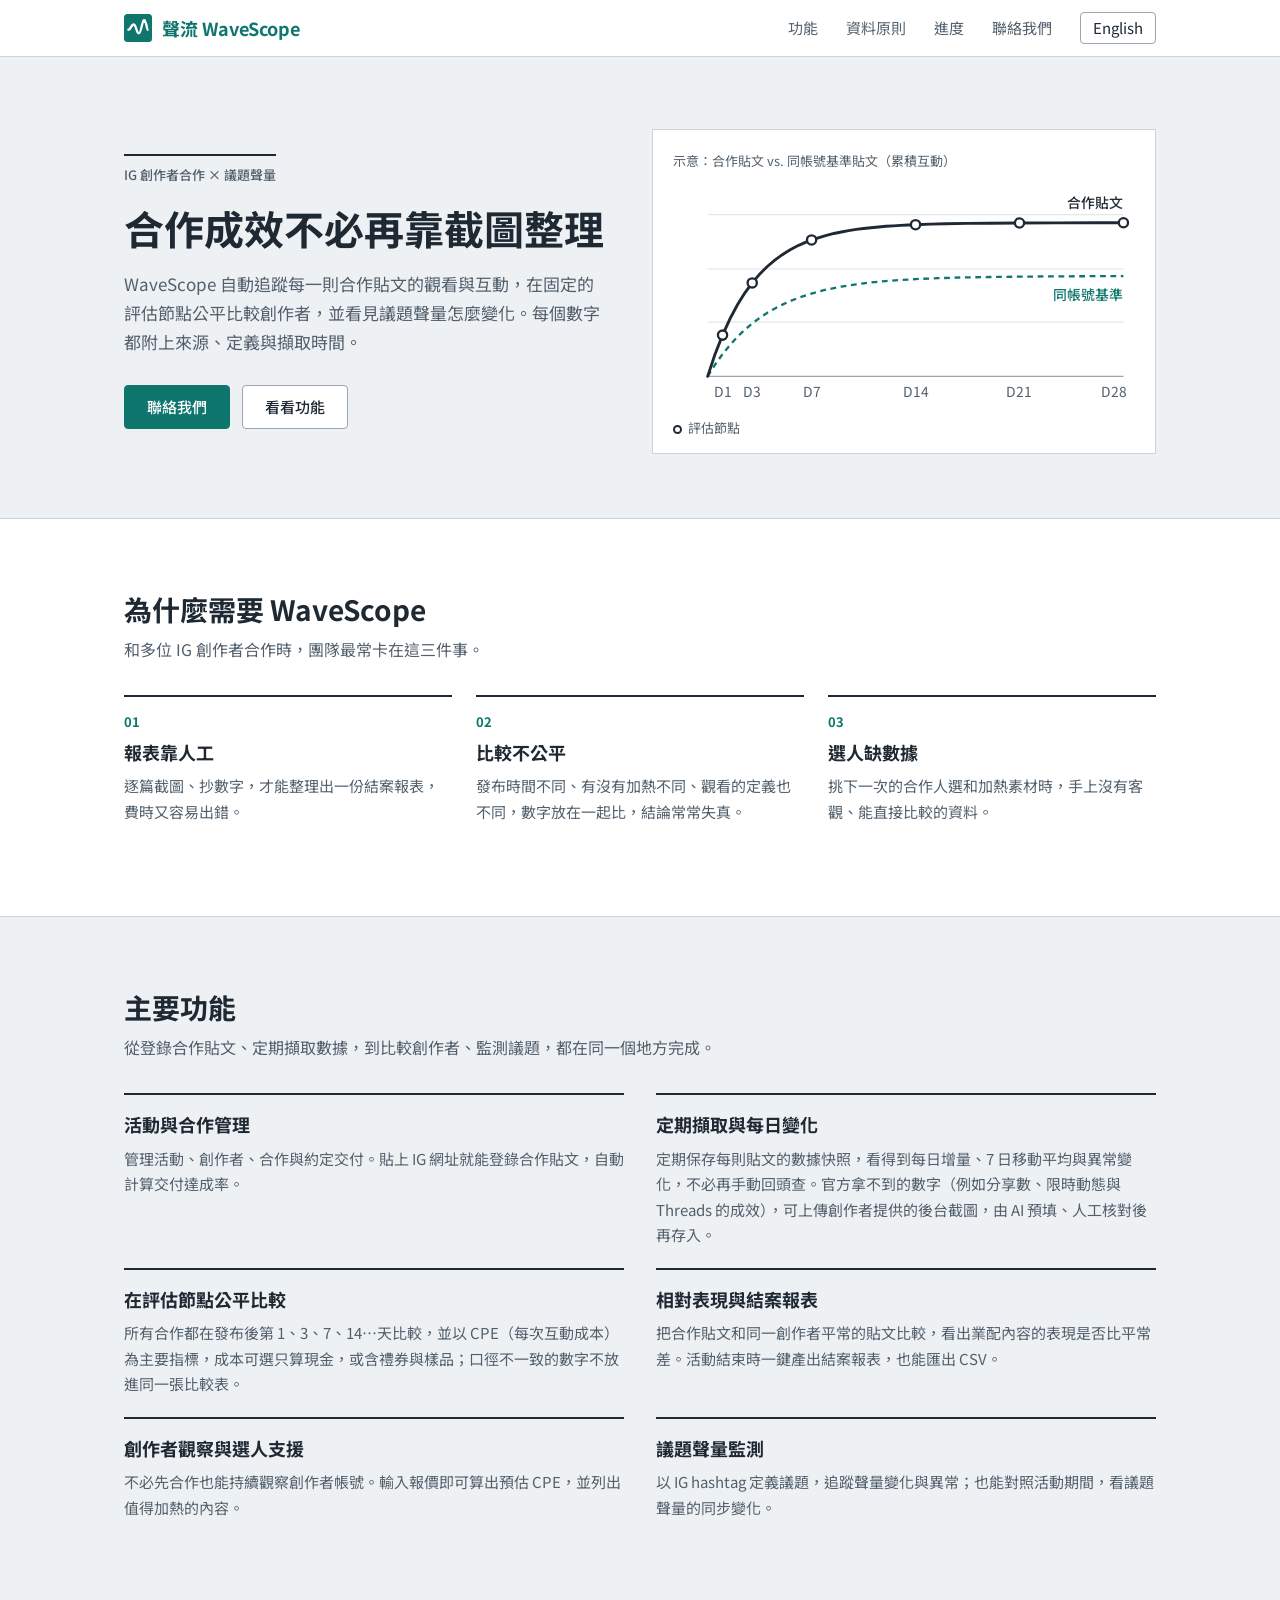
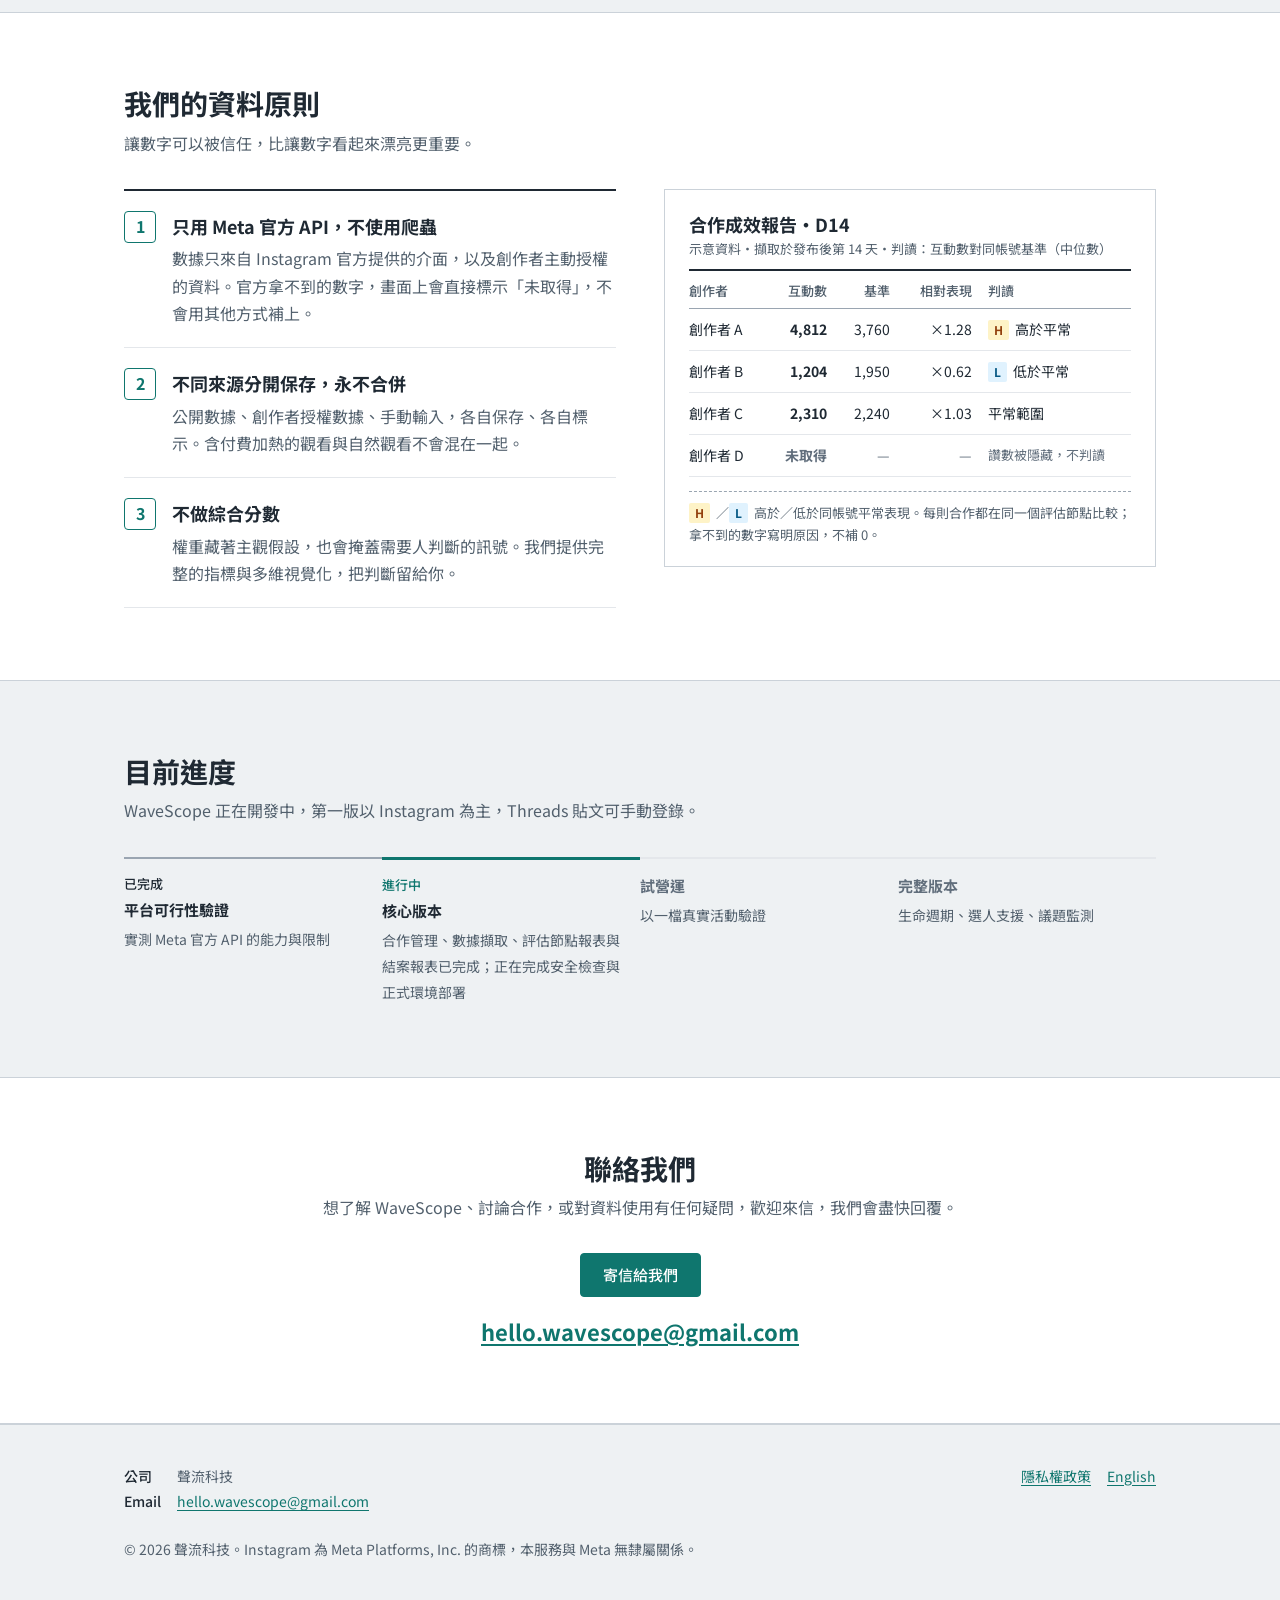
==== commit dfcb365d: "Update progress, features and privacy policy for latest WaveScope work - Privacy policy: add creator" ====
--- a/index.html
+++ b/index.html
@@ -110,15 +110,15 @@
           </div>
           <div class="card">
             <h3>定期擷取與每日變化</h3>
-            <p>定期保存每則貼文的數據快照，看得到每日增量、7 日移動平均與異常變化，不必再手動回頭查。</p>
+            <p>定期保存每則貼文的數據快照，看得到每日增量、7 日移動平均與異常變化，不必再手動回頭查。官方拿不到的數字（例如分享數、限時動態與 Threads 的成效），可上傳創作者提供的後台截圖，由 AI 預填、人工核對後再存入。</p>
           </div>
           <div class="card">
             <h3>在評估節點公平比較</h3>
-            <p>所有合作都在發布後第 1、3、7、14…天比較，並以 CPE（每次互動成本）為主要指標；口徑不一致的數字不放進同一張比較表。</p>
-          </div>
-          <div class="card">
-            <h3>相對表現</h3>
-            <p>把合作貼文和同一創作者平常的貼文比較，看出業配內容的表現是否比平常差。</p>
+            <p>所有合作都在發布後第 1、3、7、14…天比較，並以 CPE（每次互動成本）為主要指標，成本可選只算現金，或含禮券與樣品；口徑不一致的數字不放進同一張比較表。</p>
+          </div>
+          <div class="card">
+            <h3>相對表現與結案報表</h3>
+            <p>把合作貼文和同一創作者平常的貼文比較，看出業配內容的表現是否比平常差。活動結束時一鍵產出結案報表，也能匯出 CSV。</p>
           </div>
           <div class="card">
             <h3>創作者觀察與選人支援</h3>
@@ -185,10 +185,10 @@
     <section id="status">
       <div class="wrap">
         <h2>目前進度</h2>
-        <p class="section-lead">WaveScope 正在開發中，第一版只支援 Instagram。</p>
+        <p class="section-lead">WaveScope 正在開發中，第一版以 Instagram 為主，Threads 貼文可手動登錄。</p>
         <ol class="status">
           <li class="done"><em>已完成</em><strong>平台可行性驗證</strong><span>實測 Meta 官方 API 的能力與限制</span></li>
-          <li class="now"><em>進行中</em><strong>核心版本</strong><span>活動與創作者管理已完成；合作管理、數據擷取與評估節點報表開發中</span></li>
+          <li class="now"><em>進行中</em><strong>核心版本</strong><span>合作管理、數據擷取、評估節點報表與結案報表已完成；正在完成安全檢查與正式環境部署</span></li>
           <li><strong>試營運</strong><span>以一檔真實活動驗證</span></li>
           <li><strong>完整版本</strong><span>生命週期、選人支援、議題監測</span></li>
         </ol>
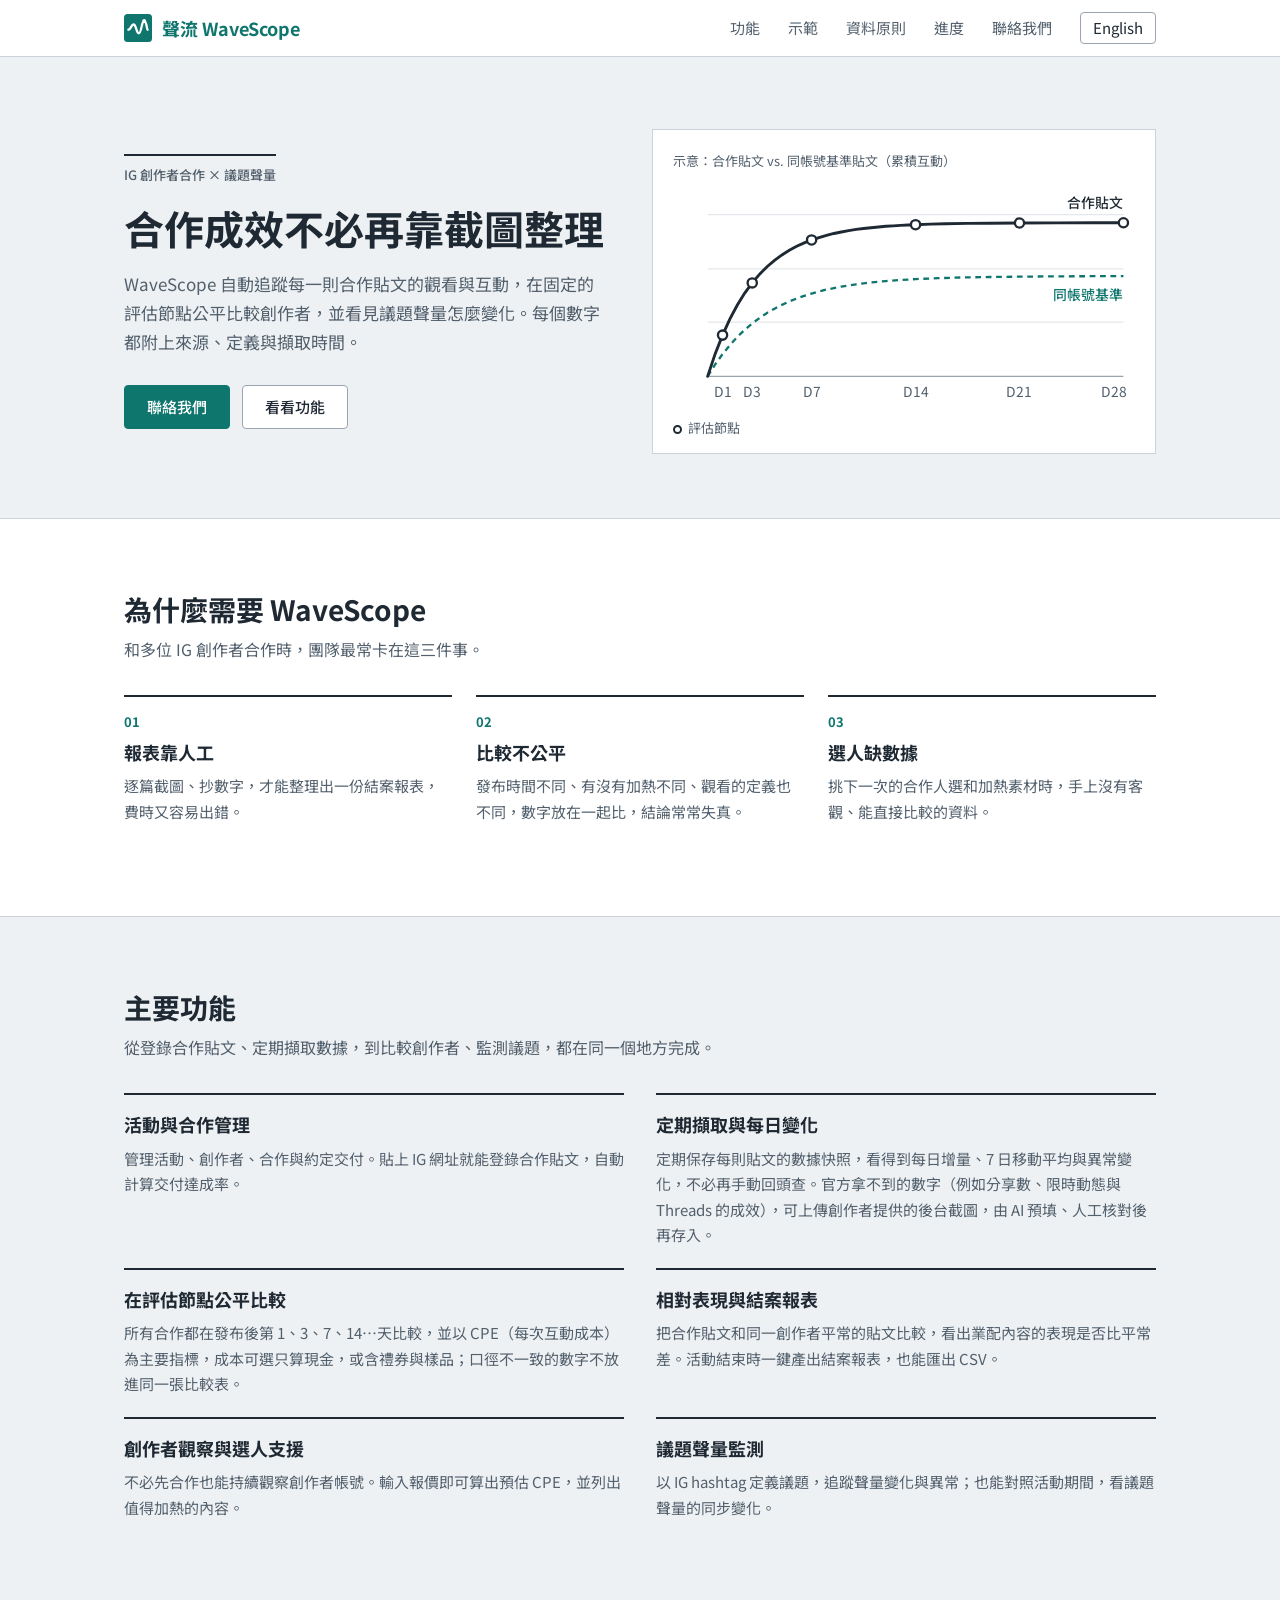
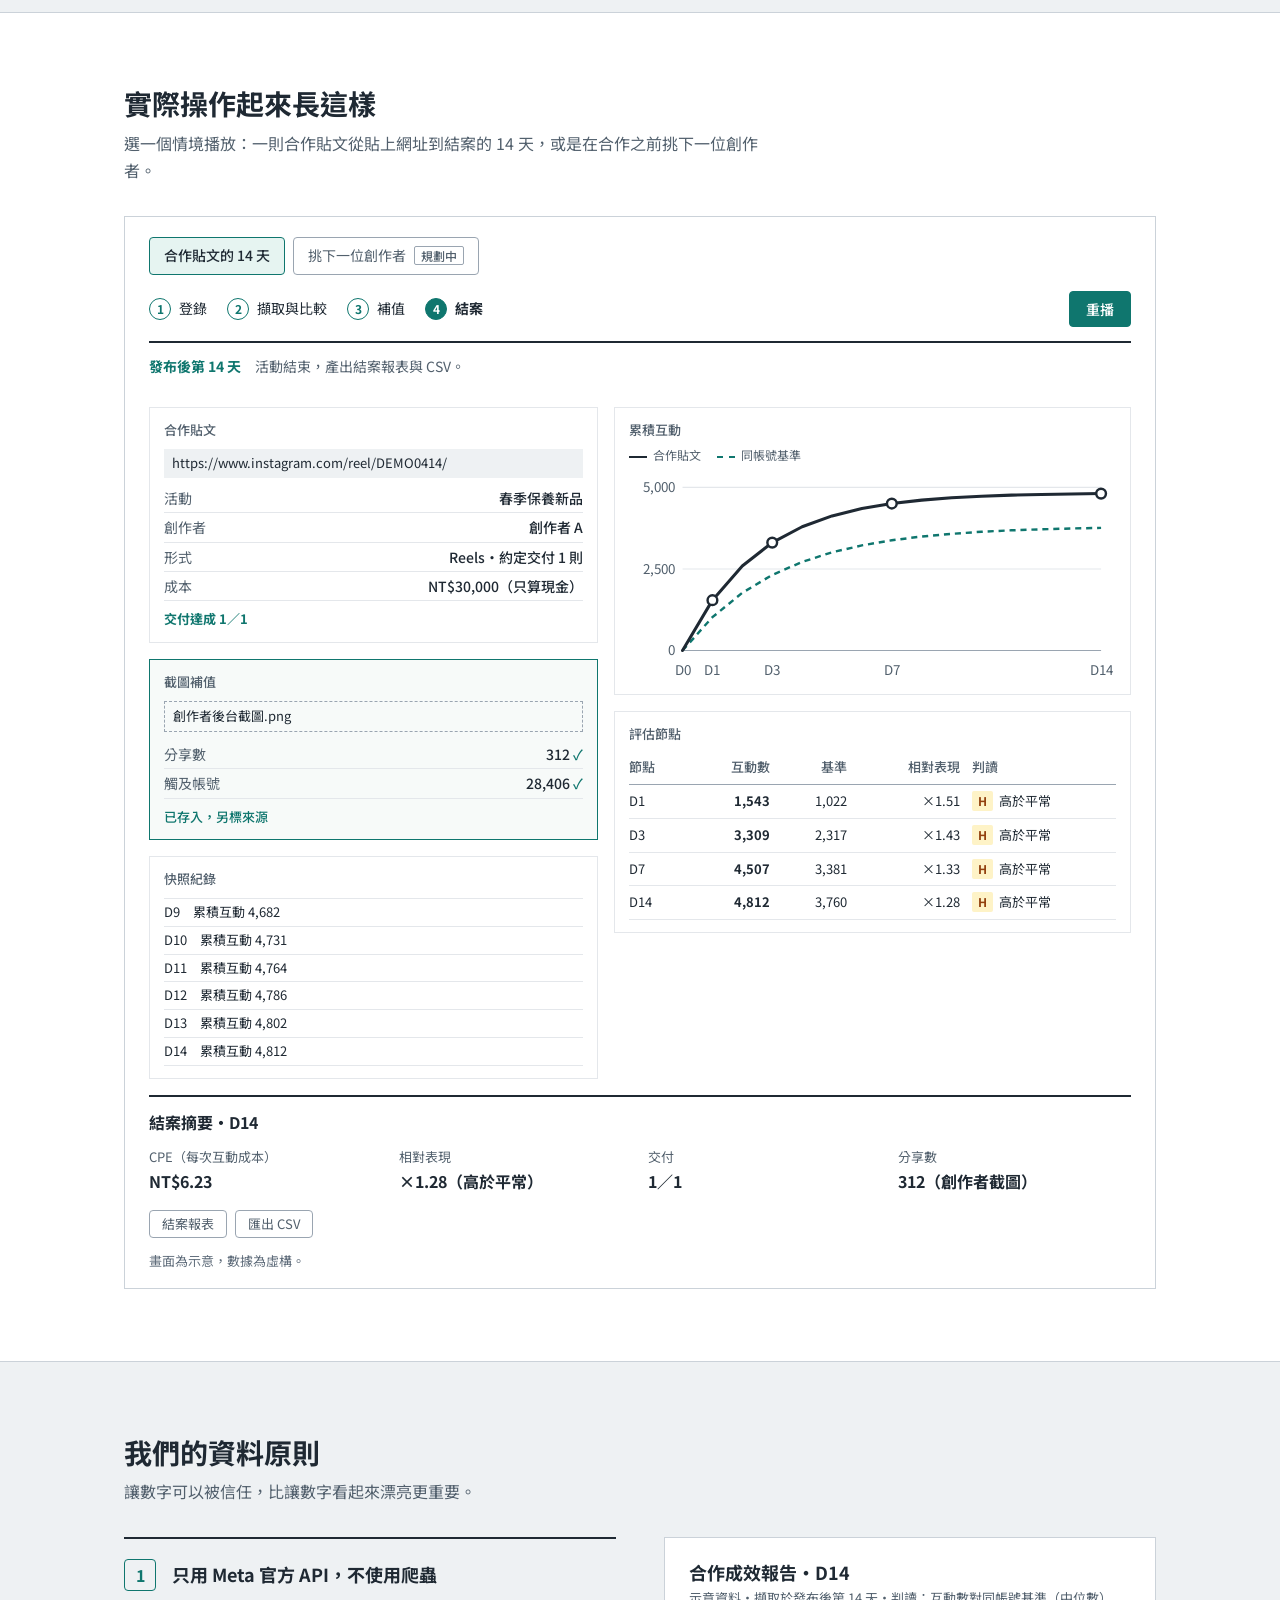
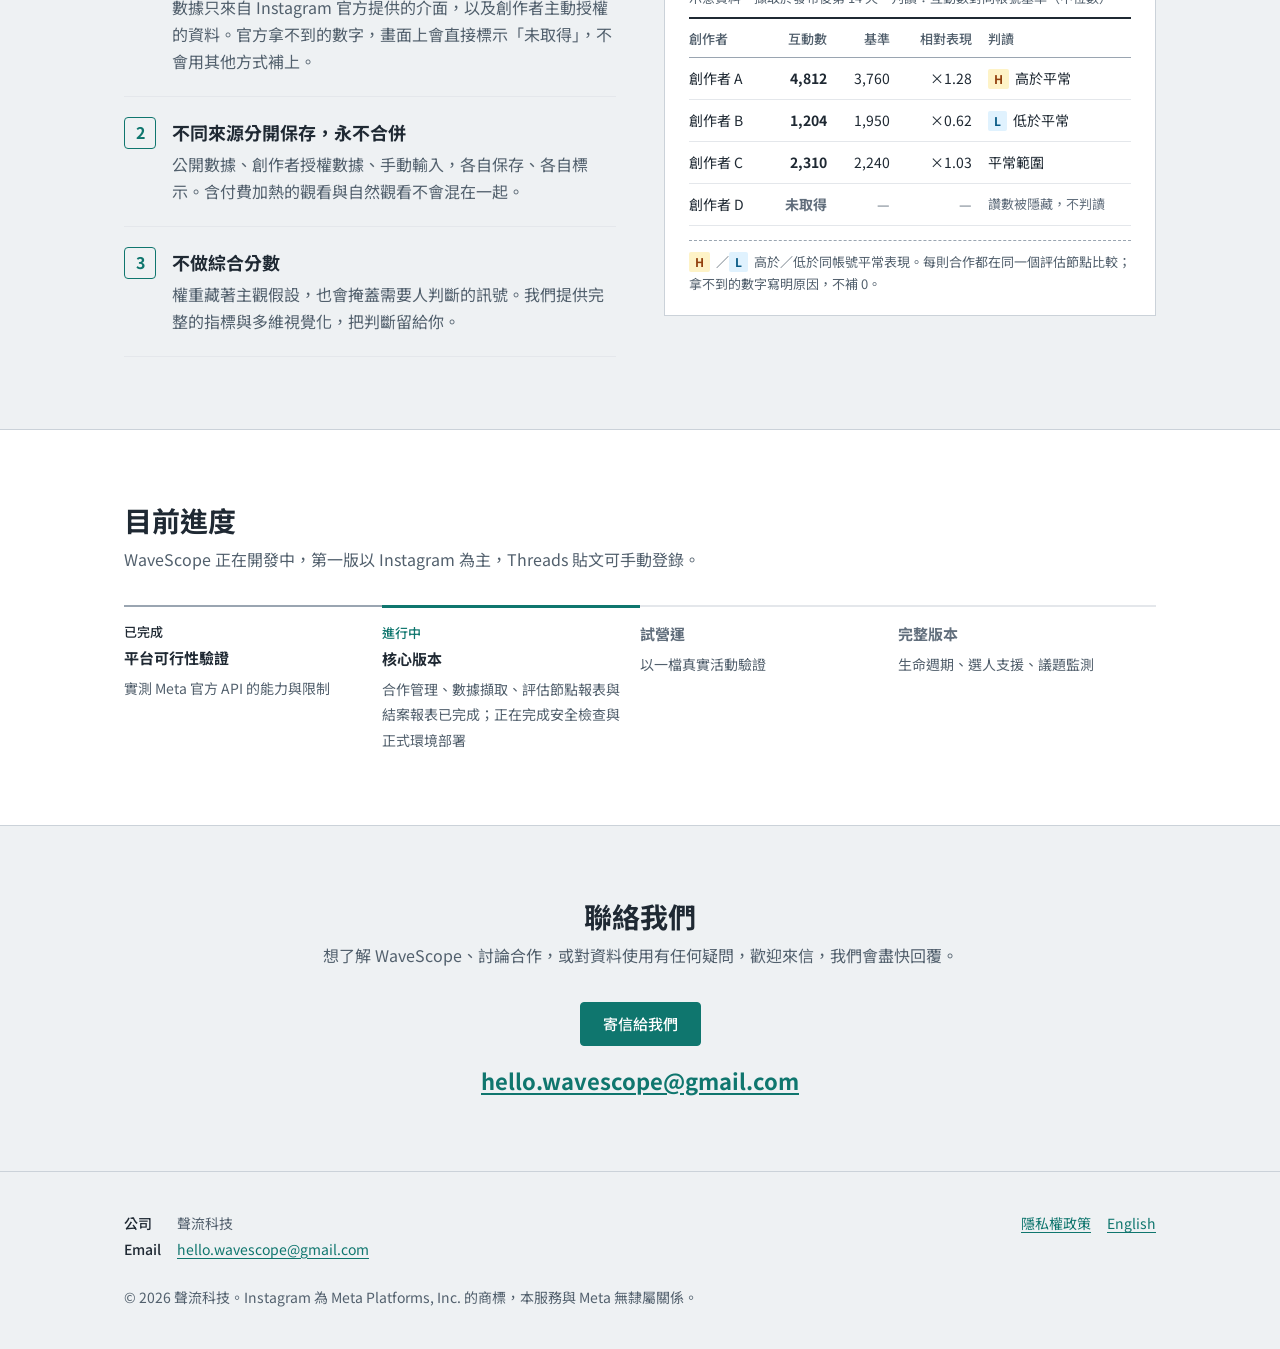
==== commit 67d46513: "Add playable HTML product demo with two scenarios The homepage gets a demo section that plays the pr" ====
--- a/index.html
+++ b/index.html
@@ -22,6 +22,7 @@
       </a>
       <nav class="nav" aria-label="主選單">
         <a href="#features">功能</a>
+        <a href="#demo">示範</a>
         <a href="#principles">資料原則</a>
         <a href="#status">進度</a>
         <a href="#contact">聯絡我們</a>
@@ -132,7 +133,17 @@
       </div>
     </section>
 
-    <section class="alt" id="principles">
+    <section class="alt" id="demo">
+      <div class="wrap">
+        <h2>實際操作起來長這樣</h2>
+        <p class="section-lead">選一個情境播放：一則合作貼文從貼上網址到結案的 14 天，或是在合作之前挑下一位創作者。</p>
+        <div class="demo" id="wsDemo" role="region" aria-label="合作貼文生命週期示範">
+          <noscript><p class="demo-note">這段示範需要啟用 JavaScript。</p></noscript>
+        </div>
+      </div>
+    </section>
+
+    <section id="principles">
       <div class="wrap">
         <h2>我們的資料原則</h2>
         <p class="section-lead">讓數字可以被信任，比讓數字看起來漂亮更重要。</p>
@@ -182,7 +193,7 @@
       </div>
     </section>
 
-    <section id="status">
+    <section class="alt" id="status">
       <div class="wrap">
         <h2>目前進度</h2>
         <p class="section-lead">WaveScope 正在開發中，第一版以 Instagram 為主，Threads 貼文可手動登錄。</p>
@@ -195,7 +206,7 @@
       </div>
     </section>
 
-    <section class="alt contact" id="contact">
+    <section class="contact" id="contact">
       <div class="wrap">
         <h2>聯絡我們</h2>
         <p class="section-lead">想了解 WaveScope、討論合作，或對資料使用有任何疑問，歡迎來信，我們會盡快回覆。</p>
@@ -218,5 +229,7 @@
     </div>
     <div class="wrap" style="margin-top:24px">© 2026 聲流科技。Instagram 為 Meta Platforms, Inc. 的商標，本服務與 Meta 無隸屬關係。</div>
   </footer>
+  <script src="assets/demo-data.js"></script>
+  <script src="assets/demo.js"></script>
 </body>
 </html>
--- a/assets/style.css
+++ b/assets/style.css
@@ -230,6 +230,126 @@
   color: var(--ink-muted);
 }
 
+/* 合作貼文生命週期示範（assets/demo.js 產生內容）。沿用報告單的白底直角、細線與 H／L 旗標。 */
+.demo {
+  background: var(--sheet);
+  border: 1px solid var(--rule);
+  padding: 20px 24px 16px;
+  min-height: 520px;
+}
+.demo-tabs { display: flex; flex-wrap: wrap; gap: 8px; margin-bottom: 16px; }
+.demo-tab {
+  font: inherit;
+  font-size: 14px;
+  padding: 6px 14px;
+  border: 1px solid var(--rule-strong);
+  border-radius: 4px;
+  background: var(--sheet);
+  color: var(--ink-muted);
+  cursor: pointer;
+}
+.demo-tab:hover { border-color: var(--ink); color: var(--ink); }
+.demo-tab[aria-pressed="true"] { border-color: var(--report-teal); background: var(--teal-tint); color: var(--ink); font-weight: 500; }
+.demo-tag { margin-left: 8px; font-size: 12px; font-weight: 500; padding: 0 6px; border: 1px solid var(--rule-strong); border-radius: 2px; color: var(--ink-muted); }
+.demo-top {
+  display: flex;
+  justify-content: space-between;
+  align-items: center;
+  gap: 16px;
+  flex-wrap: wrap;
+  border-bottom: 2px solid var(--ink);
+  padding-bottom: 14px;
+}
+.demo-rail { display: flex; flex-wrap: wrap; gap: 6px 20px; list-style: none; margin: 0; padding: 0; font-size: 14px; color: var(--ink-absent); }
+.demo-rail li { display: flex; align-items: center; gap: 8px; }
+.demo-rail-num {
+  width: 22px;
+  height: 22px;
+  display: grid;
+  place-items: center;
+  border: 1px solid var(--rule-strong);
+  border-radius: 50%;
+  font-size: 12px;
+  font-weight: 700;
+}
+.demo-rail li.is-done { color: var(--ink); }
+.demo-rail li.is-done .demo-rail-num { border-color: var(--report-teal); color: var(--report-teal); }
+.demo-rail li.is-on { color: var(--ink); font-weight: 700; }
+.demo-rail li.is-on .demo-rail-num { background: var(--report-teal); border-color: var(--report-teal); color: var(--on-teal); }
+.demo-controls { display: flex; gap: 8px; }
+.demo-controls .btn { height: 36px; padding: 0 16px; font-size: 14px; font-family: inherit; cursor: pointer; margin: 0; }
+.demo-controls .btn[hidden] { display: none; }
+.demo-status { display: flex; gap: 14px; align-items: baseline; padding: 12px 0 16px; font-size: 14px; color: var(--ink-muted); min-height: 4.6em; }
+.demo-day { flex: none; font-weight: 700; color: var(--report-teal); white-space: nowrap; }
+.demo-grid { display: grid; grid-template-columns: minmax(0, 1fr) minmax(0, 1.15fr); gap: 16px; }
+.demo-col { display: flex; flex-direction: column; gap: 16px; min-width: 0; }
+.demo-panel { border: 1px solid var(--hairline); padding: 12px 14px; font-size: 14px; line-height: 1.6; }
+.demo-panel[hidden] { display: none; }
+.demo-ph { font-size: 13px; font-weight: 500; color: var(--ink-muted); margin-bottom: 8px; }
+.demo-panel dl { margin: 0; }
+.demo-panel dl div { display: flex; justify-content: space-between; gap: 12px; padding: 3px 0; border-bottom: 1px solid var(--hairline); }
+.demo-panel dt { color: var(--ink-muted); }
+.demo-panel dd { margin: 0; text-align: right; font-weight: 500; }
+.demo-url { min-height: 1.6em; padding: 4px 8px; background: var(--bench); font-size: 13px; word-break: break-all; margin-bottom: 6px; }
+.demo-parsing, .demo-shot-state { font-size: 13px; color: var(--ink-muted); }
+.demo-delivered { margin-top: 8px; font-size: 13px; font-weight: 700; color: var(--report-teal); }
+.demo-shot { border-color: var(--report-teal); background: var(--sheet-foot); }
+.demo-file { font-size: 13px; padding: 4px 8px; border: 1px dashed var(--rule-strong); margin-bottom: 8px; }
+.demo-shot dl div.is-prefill dd { background: var(--teal-tint); padding: 0 6px; }
+.demo-shot dl div.is-checked dd::after { content: " ✓"; color: var(--report-teal); }
+.demo-shot-state { margin-top: 8px; font-weight: 500; color: var(--report-teal); }
+.demo-log ul { list-style: none; margin: 0; padding: 0; max-height: 168px; overflow-y: auto; font-size: 13px; }
+.demo-log li { padding: 3px 0; border-bottom: 1px solid var(--hairline); }
+.demo-log li.is-note { color: var(--flag-l-ink); }
+.demo-log li.is-na { color: var(--ink-absent); }
+.demo-log li.is-saved { color: var(--report-teal); font-weight: 500; }
+.demo-legend { display: flex; gap: 16px; font-size: 12px; color: var(--ink-muted); margin: -4px 0 4px; }
+.demo-legend span::before { content: ""; display: inline-block; width: 18px; vertical-align: middle; margin-right: 6px; border-top: 2px solid var(--ink); }
+.demo-legend .is-base::before { border-top: 2px dashed var(--report-teal); }
+.demo-chart svg { width: 100%; height: auto; display: block; }
+.demo-chart .grid { stroke: var(--hairline); }
+.demo-chart .grid.zero { stroke: var(--rule-strong); }
+.demo-chart .axis { fill: var(--ink-muted); font-size: 11px; }
+.demo-chart .curve { stroke: var(--ink); stroke-width: 2.5; stroke-linecap: round; stroke-linejoin: round; }
+.demo-chart .base { stroke: var(--report-teal); stroke-width: 2; stroke-dasharray: 5 4; }
+.demo-chart .node { fill: var(--sheet); stroke: var(--ink); stroke-width: 2; }
+.demo-panel table { width: 100%; border-collapse: collapse; font-size: 13px; }
+.demo-panel th { font-weight: 500; color: var(--ink-muted); text-align: right; padding: 4px 6px 6px; border-bottom: 1px solid var(--rule-strong); white-space: nowrap; }
+.demo-panel td { text-align: right; padding: 6px; border-bottom: 1px solid var(--hairline); white-space: nowrap; }
+.demo-panel th:first-child, .demo-panel td:first-child { text-align: left; padding-left: 0; }
+.demo-panel th:last-child, .demo-panel td:last-child { text-align: left; padding-right: 0; }
+.demo-panel td.val { font-weight: 700; }
+.demo-panel td.wait { color: var(--ink-absent); text-align: left; }
+.demo-panel td.na, .demo-panel td.reason { color: var(--ink-absent); }
+.demo-panel td.reason { text-align: left; white-space: normal; }
+.demo-posts tr.is-pick td:first-child { font-weight: 700; }
+.demo-basis { margin-top: 8px; font-size: 13px; font-weight: 500; color: var(--report-teal); min-height: 1.6em; }
+.demo-quote { display: flex; align-items: center; justify-content: space-between; gap: 12px; margin-bottom: 8px; color: var(--ink-muted); }
+.demo-quote .demo-input { flex: 0 0 9em; margin: 0; text-align: right; color: var(--ink); font-weight: 500; }
+.demo-ref { margin: 8px 0 0; font-size: 13px; color: var(--ink-muted); }
+.demo-boost ul { list-style: none; margin: 0; padding: 0; }
+.demo-boost li { padding: 4px 0; border-bottom: 1px solid var(--hairline); }
+.demo-boost li.is-na { color: var(--ink-absent); border-bottom: 0; }
+.demo-close { margin-top: 16px; border-top: 2px solid var(--ink); padding-top: 12px; }
+.demo-close[hidden] { display: none; }
+.demo-close-title { font-weight: 700; margin-bottom: 6px; }
+.demo-close dl { display: grid; grid-template-columns: repeat(4, minmax(0, 1fr)); gap: 0 16px; margin: 0; }
+.demo-close dl div { padding: 4px 0; }
+.demo-close dt { font-size: 13px; color: var(--ink-muted); }
+.demo-close dd { margin: 0; font-weight: 700; }
+.demo-close-acts { display: flex; gap: 8px; margin-top: 10px; }
+.demo-fake-btn { font-size: 13px; border: 1px solid var(--rule-strong); border-radius: 4px; padding: 2px 12px; color: var(--ink-muted); }
+.demo-note { margin: 12px 0 0; font-size: 13px; color: var(--ink-absent); }
+@keyframes demo-in { from { background: var(--teal-band); } to { background: transparent; } }
+.demo.is-playing .demo-log li:last-child,
+.demo.is-playing tr.is-new td,
+.demo.is-playing li.is-new { animation: demo-in 1.2s ease-out; }
+@media (prefers-reduced-motion: reduce) {
+  .demo.is-playing .demo-log li:last-child,
+  .demo.is-playing tr.is-new td,
+  .demo.is-playing li.is-new { animation: none; }
+}
+
 /* Sections */
 section { padding: 72px 0; }
 section.alt {
@@ -375,6 +495,10 @@
   .grid-3, .grid-2, .principles-layout { grid-template-columns: minmax(0, 1fr); }
   .principles-layout { gap: 32px; }
   .status { flex-direction: column; }
+  .demo { padding: 16px; }
+  .demo-grid { grid-template-columns: minmax(0, 1fr); }
+  .demo-close dl { grid-template-columns: repeat(2, minmax(0, 1fr)); }
+  .demo-status { flex-direction: column; gap: 2px; min-height: 6.4em; }
   .status li { padding: 12px 0 12px 16px; border-top: 0; border-left: 2px solid var(--hairline); }
   .status li.done { border-left-color: var(--rule-strong); }
   .status li.now { border-top: 0; border-left: 2px solid var(--report-teal); }
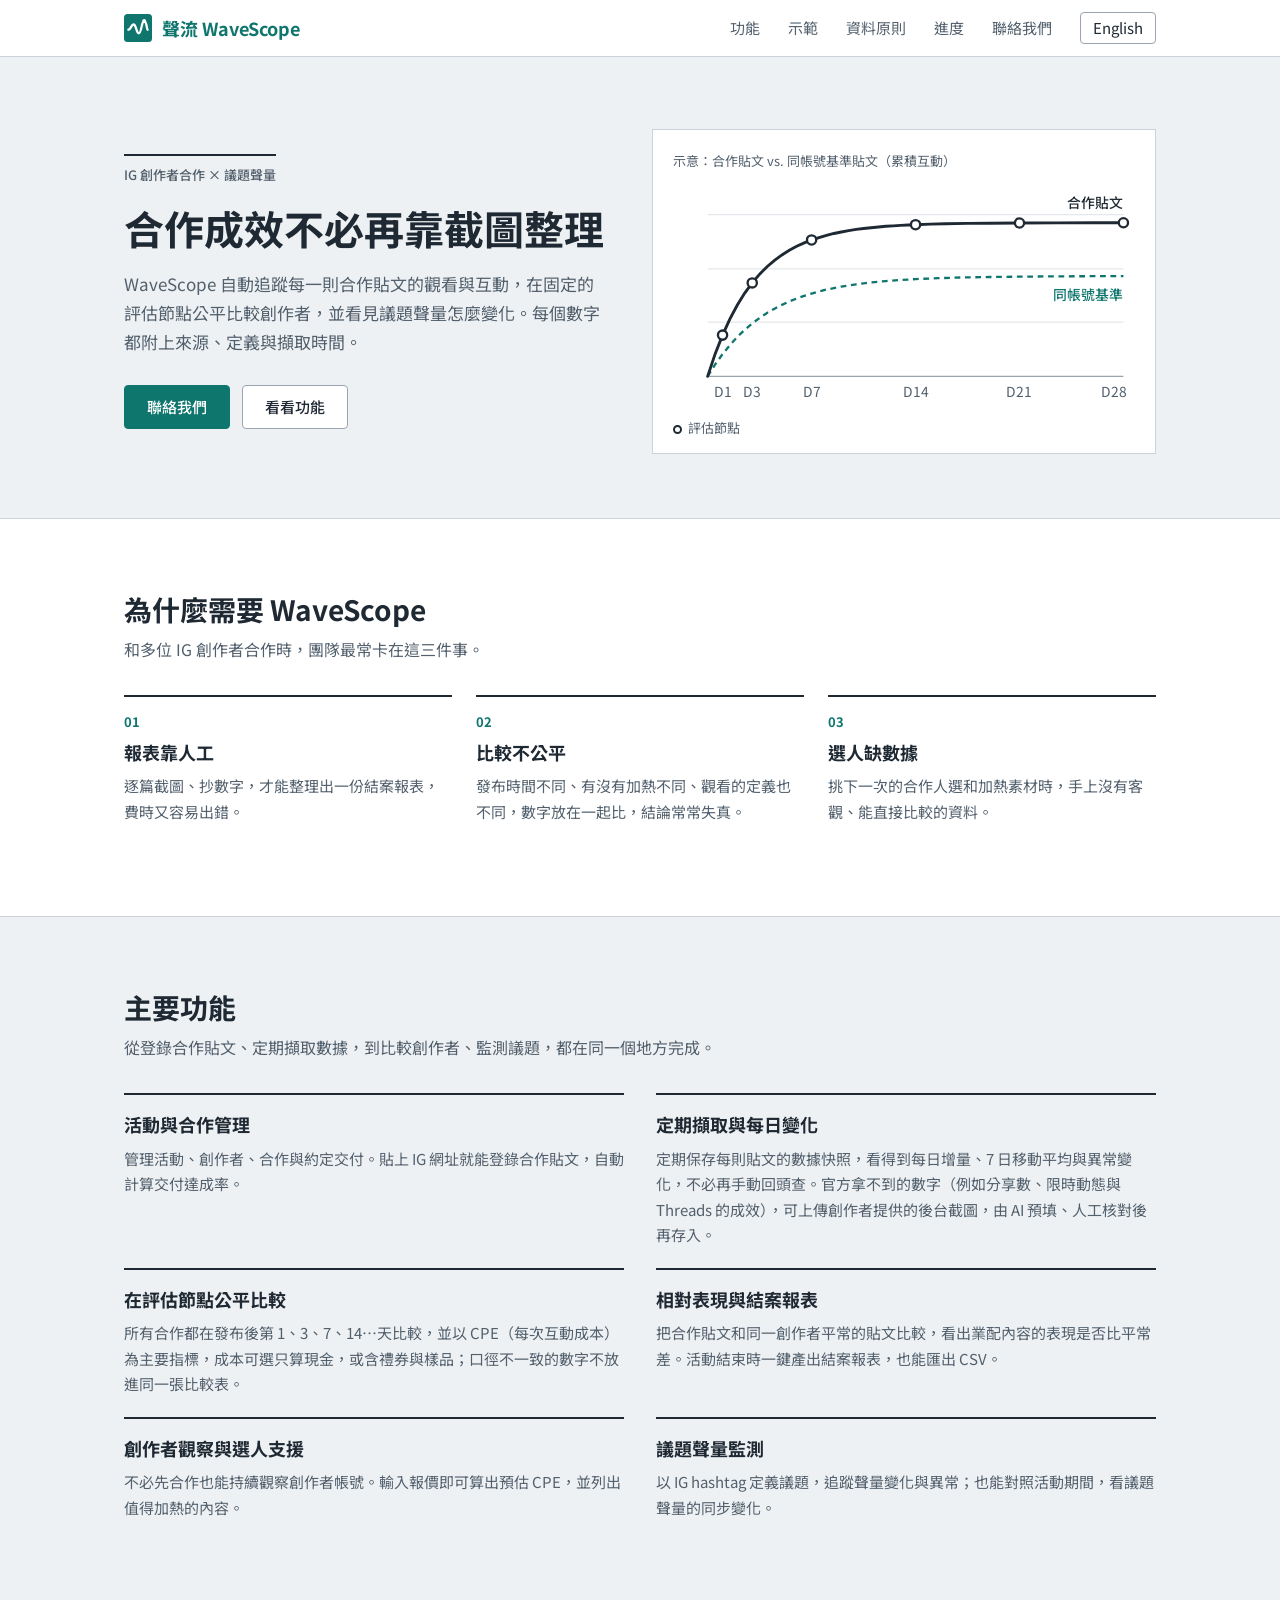
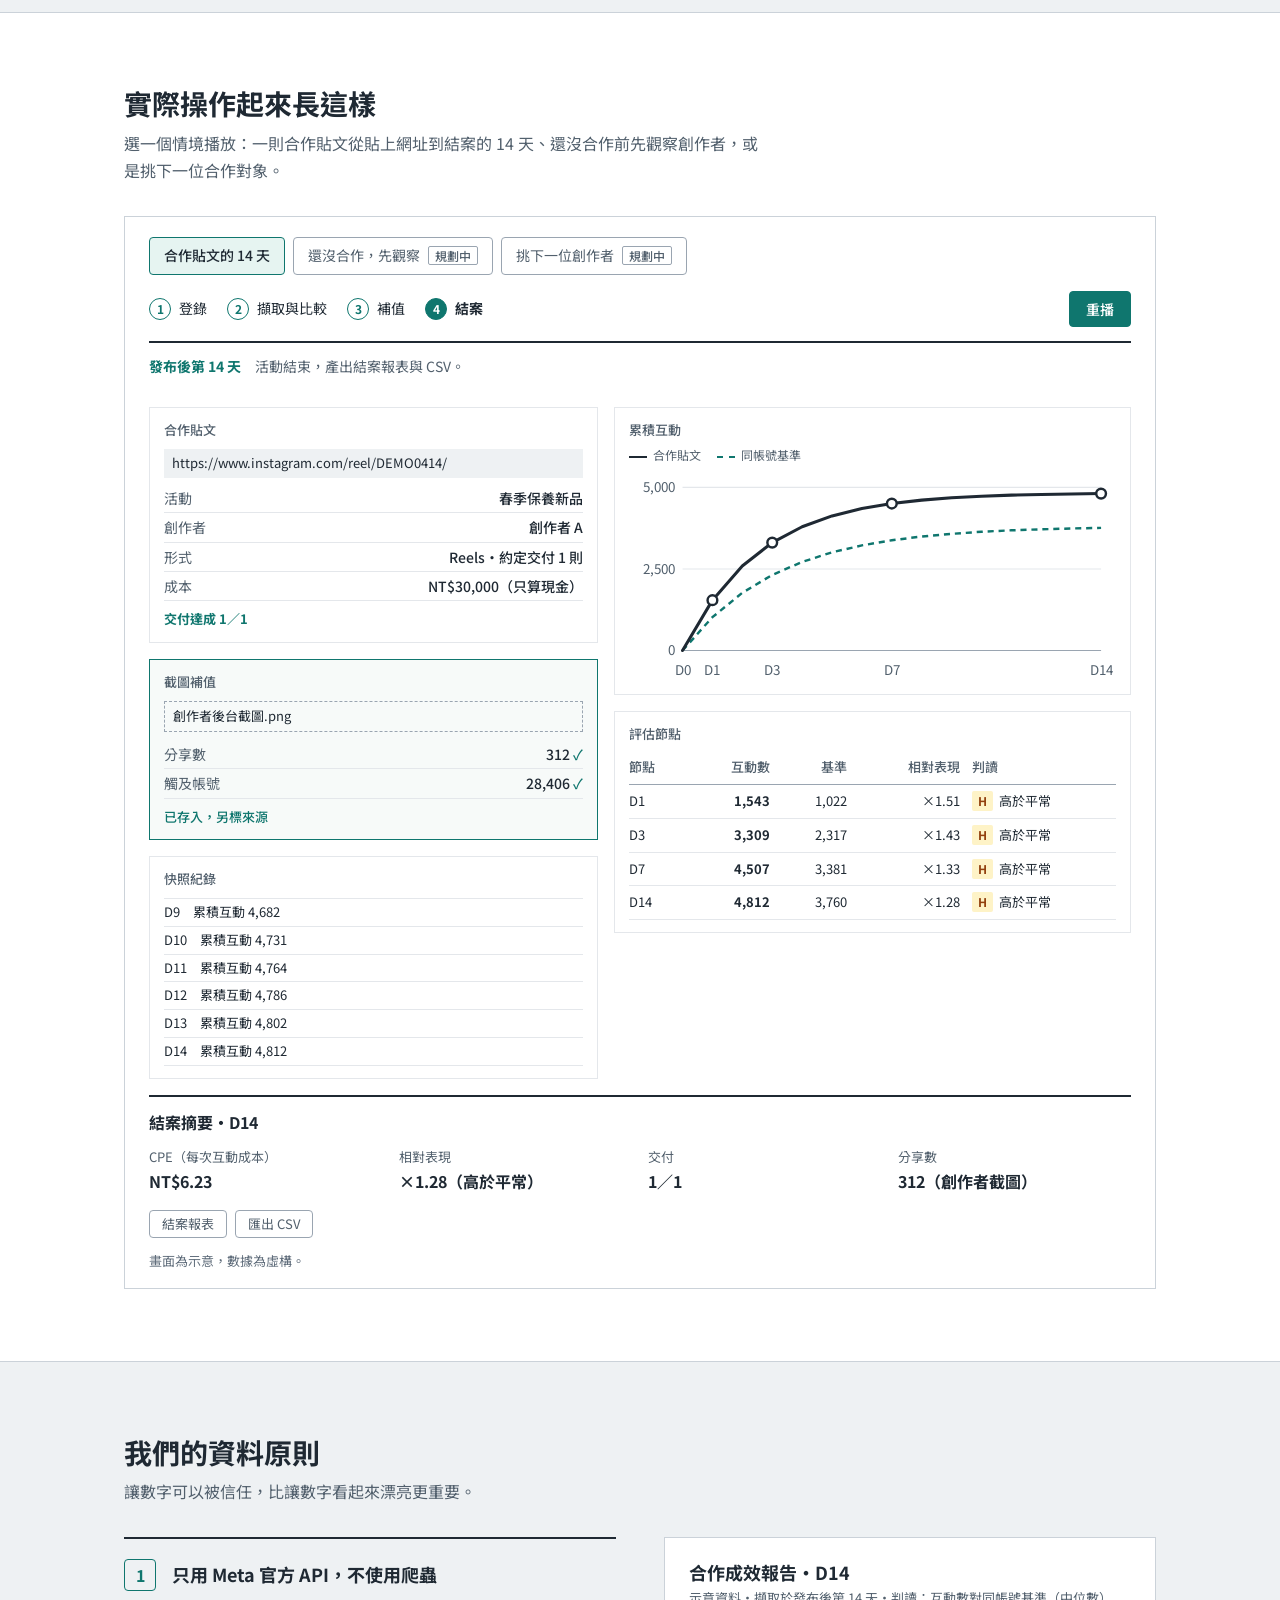
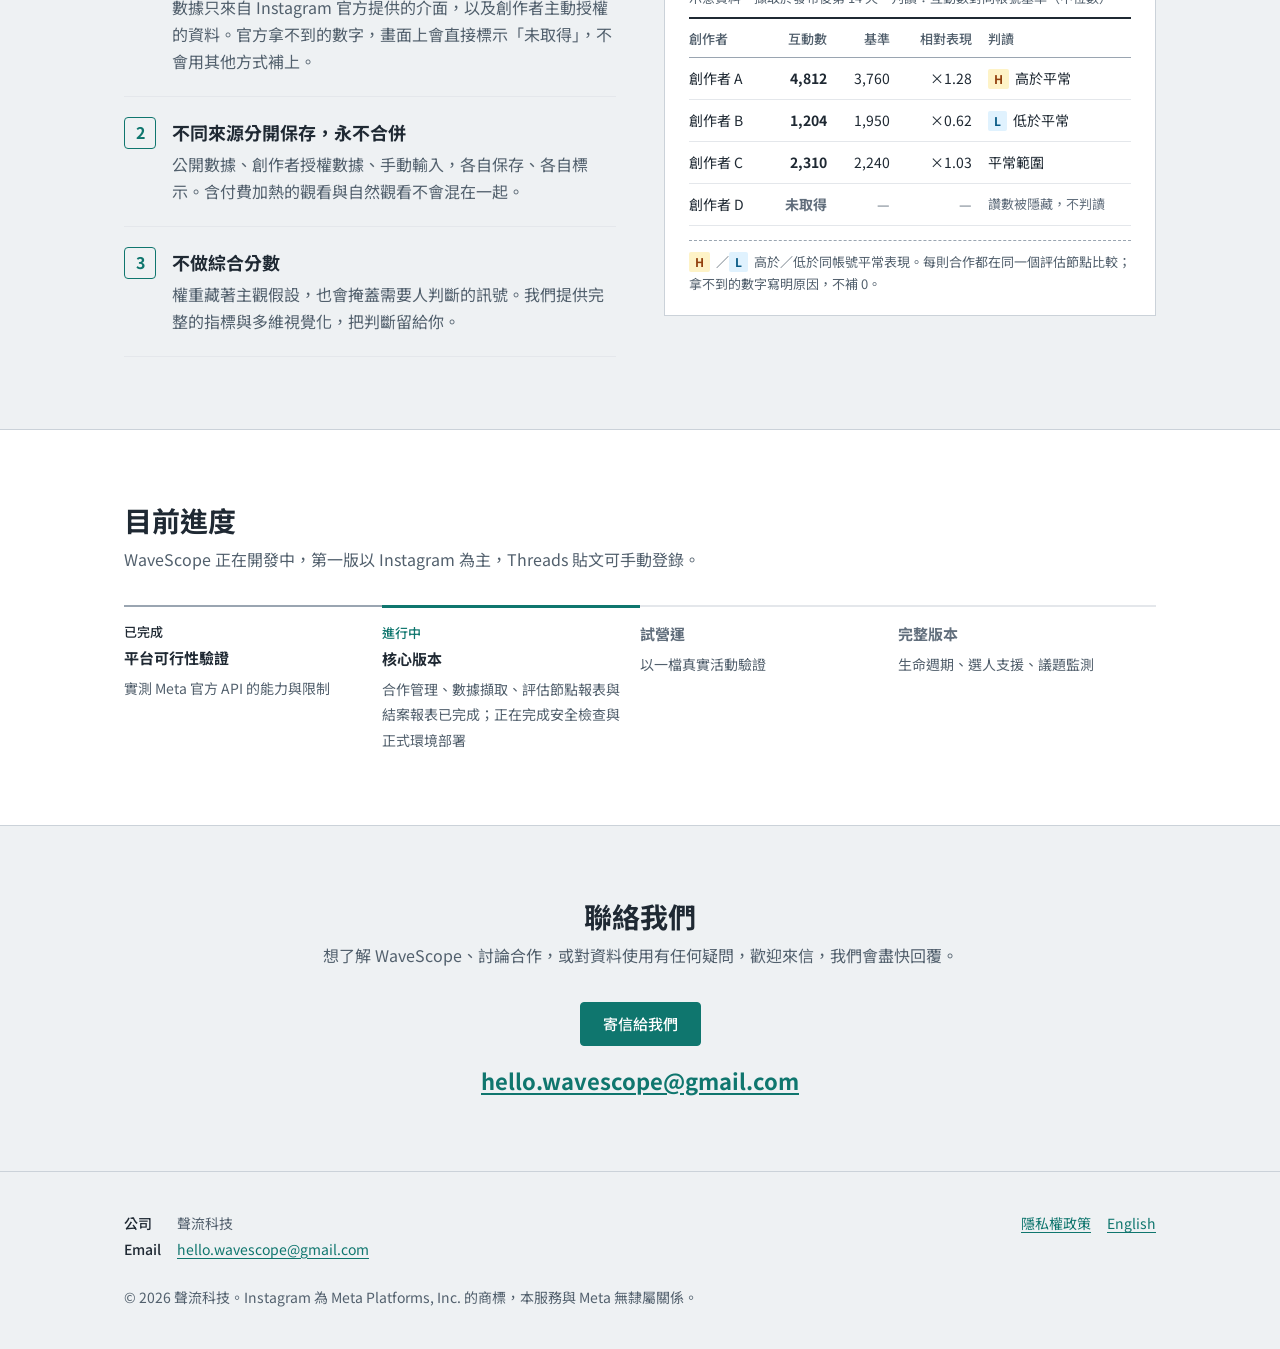
==== commit cd91868b: "Add creator-watch scenario to the product demo A third demo tab shows watching a creator before work" ====
--- a/index.html
+++ b/index.html
@@ -136,7 +136,7 @@
     <section class="alt" id="demo">
       <div class="wrap">
         <h2>實際操作起來長這樣</h2>
-        <p class="section-lead">選一個情境播放：一則合作貼文從貼上網址到結案的 14 天，或是在合作之前挑下一位創作者。</p>
+        <p class="section-lead">選一個情境播放：一則合作貼文從貼上網址到結案的 14 天、還沒合作前先觀察創作者，或是挑下一位合作對象。</p>
         <div class="demo" id="wsDemo" role="region" aria-label="合作貼文生命週期示範">
           <noscript><p class="demo-note">這段示範需要啟用 JavaScript。</p></noscript>
         </div>
--- a/assets/style.css
+++ b/assets/style.css
@@ -327,6 +327,14 @@
 .demo-quote { display: flex; align-items: center; justify-content: space-between; gap: 12px; margin-bottom: 8px; color: var(--ink-muted); }
 .demo-quote .demo-input { flex: 0 0 9em; margin: 0; text-align: right; color: var(--ink); font-weight: 500; }
 .demo-ref { margin: 8px 0 0; font-size: 13px; color: var(--ink-muted); }
+.demo-panel dl div.is-na dd { color: var(--ink-absent); font-weight: 400; }
+.demo-alert p { margin: 0; }
+.demo-alert-hint { margin-top: 6px !important; font-size: 13px; color: var(--ink-muted); }
+.demo-chart .mark { stroke: var(--report-teal); stroke-width: 2; }
+.demo-chart .node.alert { fill: var(--ink); }
+.demo-legend .is-mark::before { width: 0; height: 10px; border-top: 0; border-left: 2px solid var(--report-teal); }
+.demo-summary[hidden] { display: none; }
+.demo-summary .btn { height: 36px; padding: 0 14px; font-size: 14px; font-family: inherit; cursor: pointer; margin: 10px 0 0; }
 .demo-boost ul { list-style: none; margin: 0; padding: 0; }
 .demo-boost li { padding: 4px 0; border-bottom: 1px solid var(--hairline); }
 .demo-boost li.is-na { color: var(--ink-absent); border-bottom: 0; }
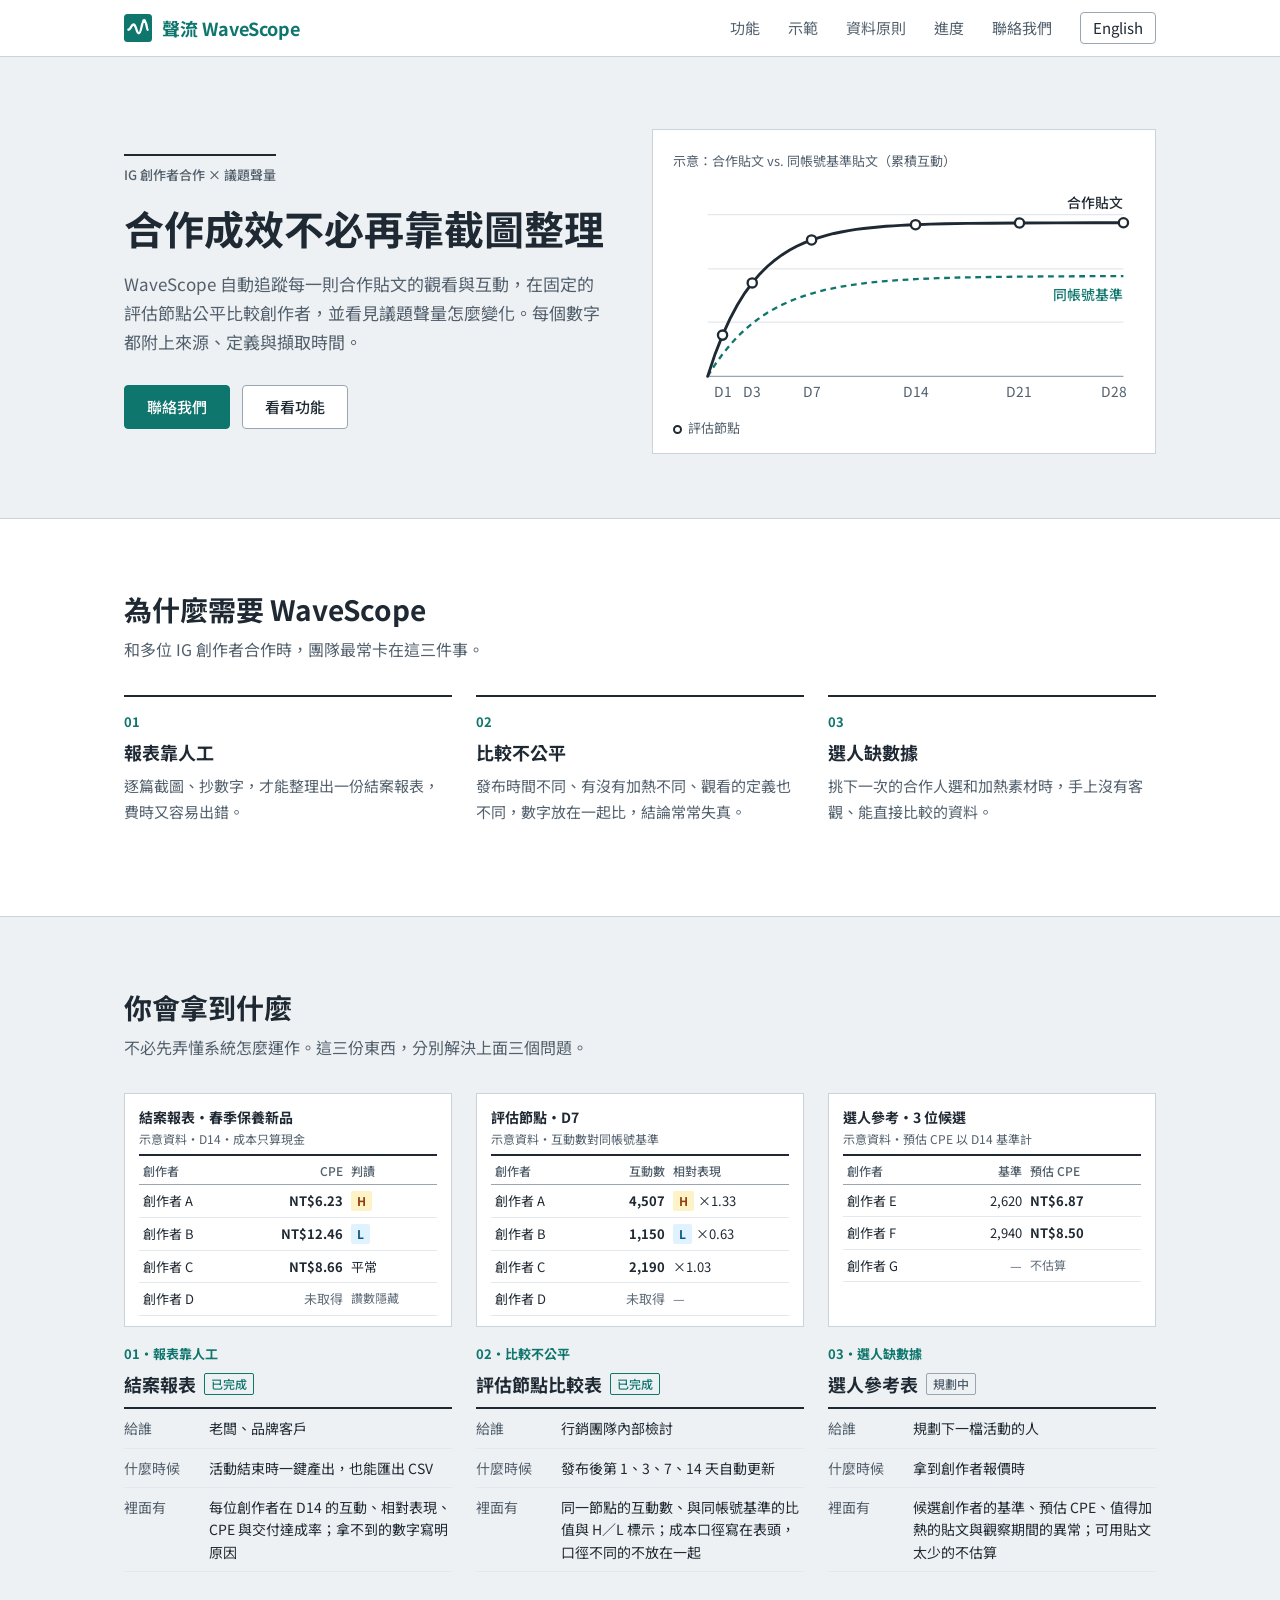
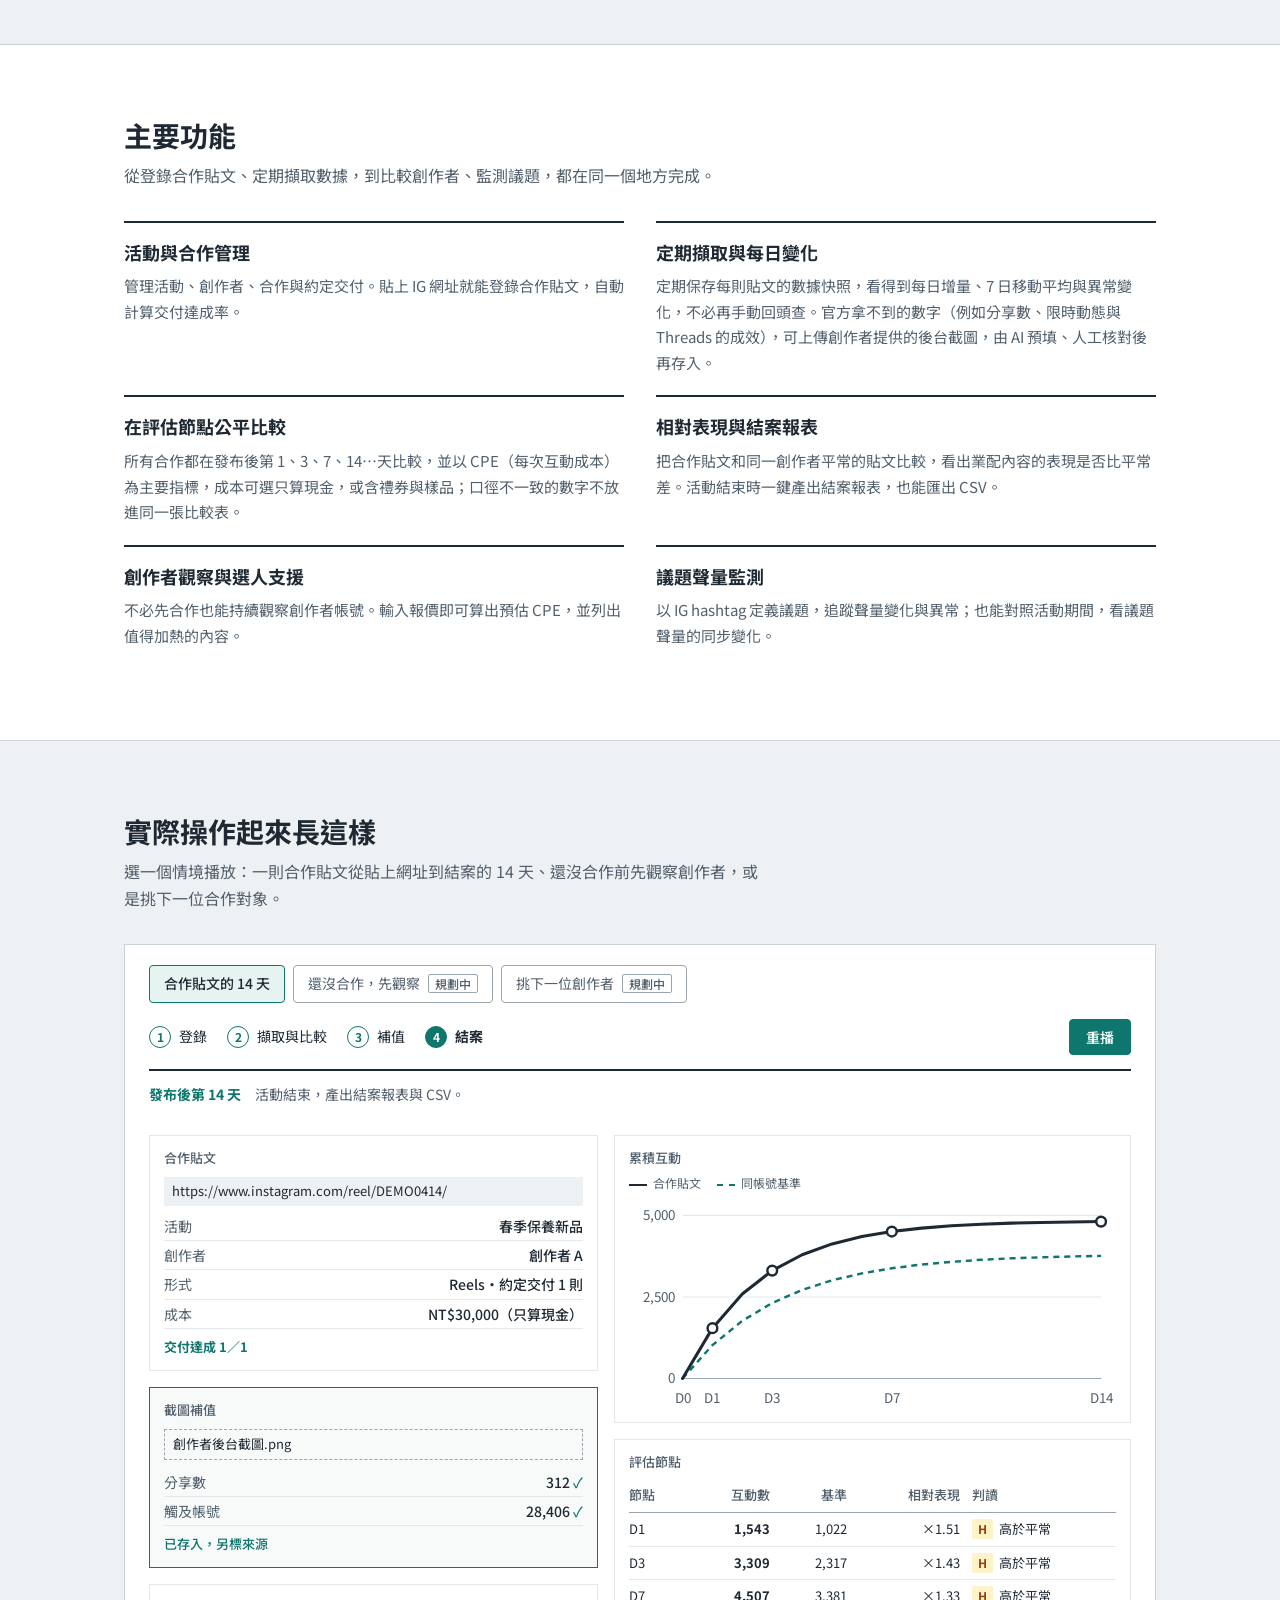
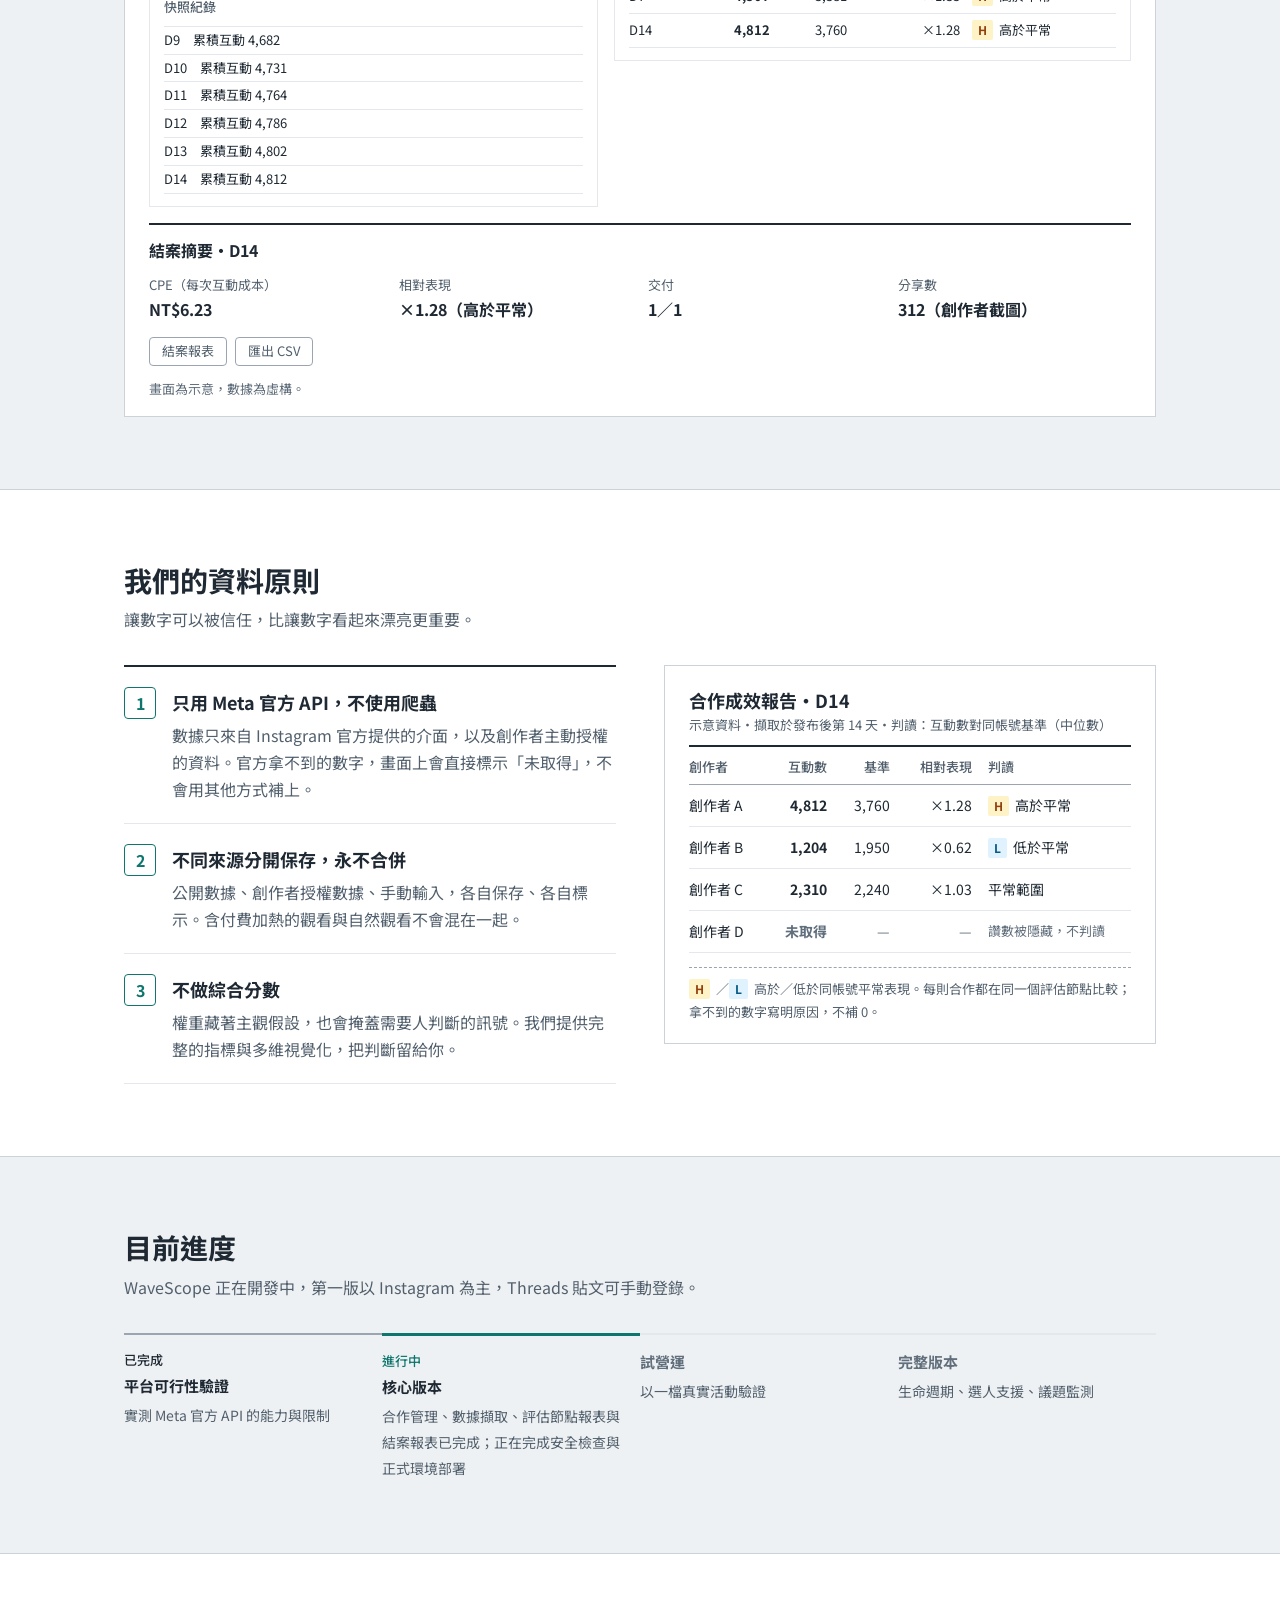
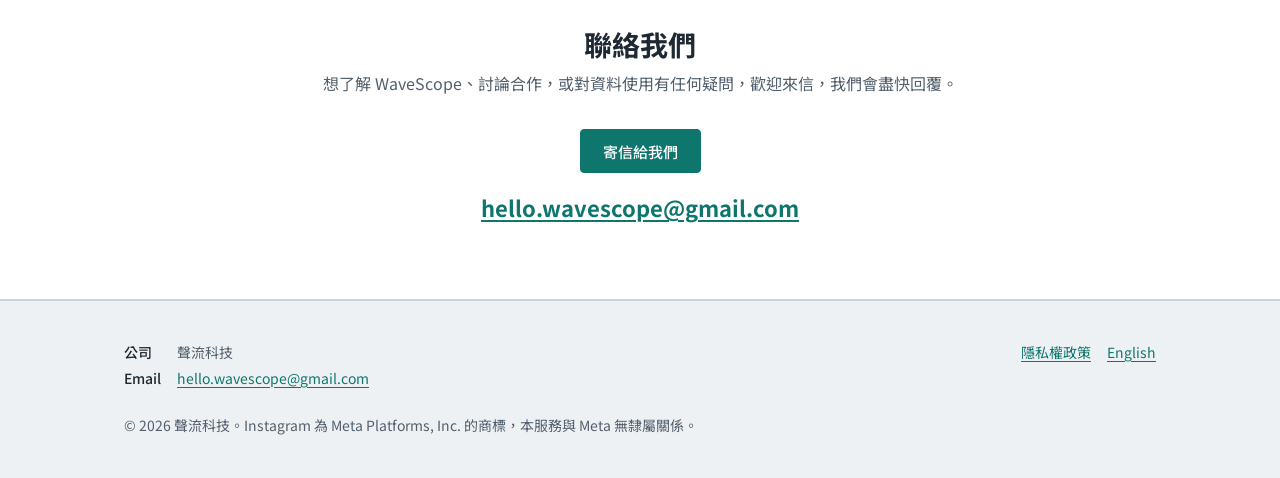
==== commit e088eb96: "Add "What you get" deliverables section A new section after the problems maps each one to the delive" ====
--- a/index.html
+++ b/index.html
@@ -100,7 +100,93 @@
       </div>
     </section>
 
-    <section id="features">
+    <section id="deliverables">
+      <div class="wrap">
+        <h2>你會拿到什麼</h2>
+        <p class="section-lead">不必先弄懂系統怎麼運作。這三份東西，分別解決上面三個問題。</p>
+        <div class="grid-3 deliverables">
+          <div class="deliv">
+            <figure class="report mini" aria-label="示意結案報表：四位創作者在 D14 的 CPE 與判讀">
+              <div class="report-head">
+                <div class="title">結案報表・春季保養新品</div>
+                <div class="sub">示意資料・D14・成本只算現金</div>
+              </div>
+              <table>
+                <thead><tr><th scope="col">創作者</th><th scope="col">CPE</th><th scope="col">判讀</th></tr></thead>
+                <tbody>
+                  <tr><td>創作者 A</td><td class="val">NT$6.23</td><td><span class="flag h">H</span></td></tr>
+                  <tr><td>創作者 B</td><td class="val">NT$12.46</td><td><span class="flag l">L</span></td></tr>
+                  <tr><td>創作者 C</td><td class="val">NT$8.66</td><td>平常</td></tr>
+                  <tr><td>創作者 D</td><td class="na">未取得</td><td class="reason">讚數隱藏</td></tr>
+                </tbody>
+              </table>
+            </figure>
+            <div class="deliv-body">
+              <span class="num">01・報表靠人工</span>
+              <h3>結案報表 <span class="state">已完成</span></h3>
+              <dl>
+                <div><dt>給誰</dt><dd>老闆、品牌客戶</dd></div>
+                <div><dt>什麼時候</dt><dd>活動結束時一鍵產出，也能匯出 CSV</dd></div>
+                <div><dt>裡面有</dt><dd>每位創作者在 D14 的互動、相對表現、CPE 與交付達成率；拿不到的數字寫明原因</dd></div>
+              </dl>
+            </div>
+          </div>
+          <div class="deliv">
+            <figure class="report mini" aria-label="示意比較表：四位創作者在 D7 的互動數與相對表現">
+              <div class="report-head">
+                <div class="title">評估節點・D7</div>
+                <div class="sub">示意資料・互動數對同帳號基準</div>
+              </div>
+              <table>
+                <thead><tr><th scope="col">創作者</th><th scope="col">互動數</th><th scope="col">相對表現</th></tr></thead>
+                <tbody>
+                  <tr><td>創作者 A</td><td class="val">4,507</td><td><span class="flag h">H</span>×1.33</td></tr>
+                  <tr><td>創作者 B</td><td class="val">1,150</td><td><span class="flag l">L</span>×0.63</td></tr>
+                  <tr><td>創作者 C</td><td class="val">2,190</td><td>×1.03</td></tr>
+                  <tr><td>創作者 D</td><td class="na">未取得</td><td class="na">—</td></tr>
+                </tbody>
+              </table>
+            </figure>
+            <div class="deliv-body">
+              <span class="num">02・比較不公平</span>
+              <h3>評估節點比較表 <span class="state">已完成</span></h3>
+              <dl>
+                <div><dt>給誰</dt><dd>行銷團隊內部檢討</dd></div>
+                <div><dt>什麼時候</dt><dd>發布後第 1、3、7、14 天自動更新</dd></div>
+                <div><dt>裡面有</dt><dd>同一節點的互動數、與同帳號基準的比值與 H／L 標示；成本口徑寫在表頭，口徑不同的不放在一起</dd></div>
+              </dl>
+            </div>
+          </div>
+          <div class="deliv">
+            <figure class="report mini" aria-label="示意選人參考表：三位候選創作者的基準與預估 CPE">
+              <div class="report-head">
+                <div class="title">選人參考・3 位候選</div>
+                <div class="sub">示意資料・預估 CPE 以 D14 基準計</div>
+              </div>
+              <table>
+                <thead><tr><th scope="col">創作者</th><th scope="col">基準</th><th scope="col">預估 CPE</th></tr></thead>
+                <tbody>
+                  <tr><td>創作者 E</td><td>2,620</td><td class="val">NT$6.87</td></tr>
+                  <tr><td>創作者 F</td><td>2,940</td><td class="val">NT$8.50</td></tr>
+                  <tr><td>創作者 G</td><td class="na">—</td><td class="reason">不估算</td></tr>
+                </tbody>
+              </table>
+            </figure>
+            <div class="deliv-body">
+              <span class="num">03・選人缺數據</span>
+              <h3>選人參考表 <span class="state planned">規劃中</span></h3>
+              <dl>
+                <div><dt>給誰</dt><dd>規劃下一檔活動的人</dd></div>
+                <div><dt>什麼時候</dt><dd>拿到創作者報價時</dd></div>
+                <div><dt>裡面有</dt><dd>候選創作者的基準、預估 CPE、值得加熱的貼文與觀察期間的異常；可用貼文太少的不估算</dd></div>
+              </dl>
+            </div>
+          </div>
+        </div>
+      </div>
+    </section>
+
+    <section class="alt" id="features">
       <div class="wrap">
         <h2>主要功能</h2>
         <p class="section-lead">從登錄合作貼文、定期擷取數據，到比較創作者、監測議題，都在同一個地方完成。</p>
@@ -133,7 +219,7 @@
       </div>
     </section>
 
-    <section class="alt" id="demo">
+    <section id="demo">
       <div class="wrap">
         <h2>實際操作起來長這樣</h2>
         <p class="section-lead">選一個情境播放：一則合作貼文從貼上網址到結案的 14 天、還沒合作前先觀察創作者，或是挑下一位合作對象。</p>
@@ -143,7 +229,7 @@
       </div>
     </section>
 
-    <section id="principles">
+    <section class="alt" id="principles">
       <div class="wrap">
         <h2>我們的資料原則</h2>
         <p class="section-lead">讓數字可以被信任，比讓數字看起來漂亮更重要。</p>
@@ -193,7 +279,7 @@
       </div>
     </section>
 
-    <section class="alt" id="status">
+    <section id="status">
       <div class="wrap">
         <h2>目前進度</h2>
         <p class="section-lead">WaveScope 正在開發中，第一版以 Instagram 為主，Threads 貼文可手動登錄。</p>
@@ -206,7 +292,7 @@
       </div>
     </section>
 
-    <section class="contact" id="contact">
+    <section class="alt contact" id="contact">
       <div class="wrap">
         <h2>聯絡我們</h2>
         <p class="section-lead">想了解 WaveScope、討論合作，或對資料使用有任何疑問，歡迎來信，我們會盡快回覆。</p>
--- a/assets/style.css
+++ b/assets/style.css
@@ -229,6 +229,33 @@
   line-height: 1.7;
   color: var(--ink-muted);
 }
+
+/* 「你會拿到什麼」：每份交付物上方是縮小的報告單（沿用 .report），下方寫給誰、何時、內容。 */
+.deliverables { align-items: start; }
+/* 三張縮小報告單的列數不同；用 subgrid 讓它們同高，下方標題才會對齊。 */
+@supports (grid-template-rows: subgrid) {
+  .grid-3.deliverables { grid-template-rows: auto auto; row-gap: 0; }
+  .deliv { display: grid; grid-row: span 2; grid-template-rows: subgrid; }
+  .deliv .report.mini { align-self: stretch; }
+}
+.deliv .report.mini { padding: 14px 14px 10px; margin-bottom: 16px; }
+.report.mini .report-head { padding-bottom: 6px; }
+.report.mini .report-head .title { font-size: 14px; }
+.report.mini .report-head .sub { font-size: 12px; }
+.report.mini table { font-size: 13px; }
+.report.mini th { font-size: 12px; padding: 6px 4px 4px; }
+.report.mini td { padding: 6px 4px; white-space: nowrap; }
+.report.mini .reason { font-size: 12px; }
+.report.mini .flag { margin-right: 4px; }
+.deliv .num { font-size: 13px; font-weight: 700; color: var(--report-teal); display: block; margin-bottom: 4px; }
+.deliv h3 { font-size: 18px; margin: 0 0 8px; display: flex; align-items: center; gap: 8px; flex-wrap: wrap; }
+.deliv .state { font-size: 12px; font-weight: 500; padding: 0 6px; border-radius: 2px; border: 1px solid var(--report-teal); color: var(--report-teal); }
+.deliv .state.planned { border-color: var(--rule-strong); color: var(--ink-muted); }
+.deliv dl { margin: 0; border-top: 2px solid var(--ink); font-size: 14px; line-height: 1.6; }
+.deliv dl div { display: grid; grid-template-columns: 5.5em 1fr; gap: 8px; padding: 8px 0; border-bottom: 1px solid var(--hairline); }
+.deliv dt { color: var(--ink-muted); }
+.deliv dd { margin: 0; }
+:lang(en) .deliv dl div { grid-template-columns: 5em 1fr; }
 
 /* 合作貼文生命週期示範（assets/demo.js 產生內容）。沿用報告單的白底直角、細線與 H／L 旗標。 */
 .demo {
@@ -504,6 +531,7 @@
   .principles-layout { gap: 32px; }
   .status { flex-direction: column; }
   .demo { padding: 16px; }
+  .deliv + .deliv { margin-top: 32px; }
   .demo-grid { grid-template-columns: minmax(0, 1fr); }
   .demo-close dl { grid-template-columns: repeat(2, minmax(0, 1fr)); }
   .demo-status { flex-direction: column; gap: 2px; min-height: 6.4em; }
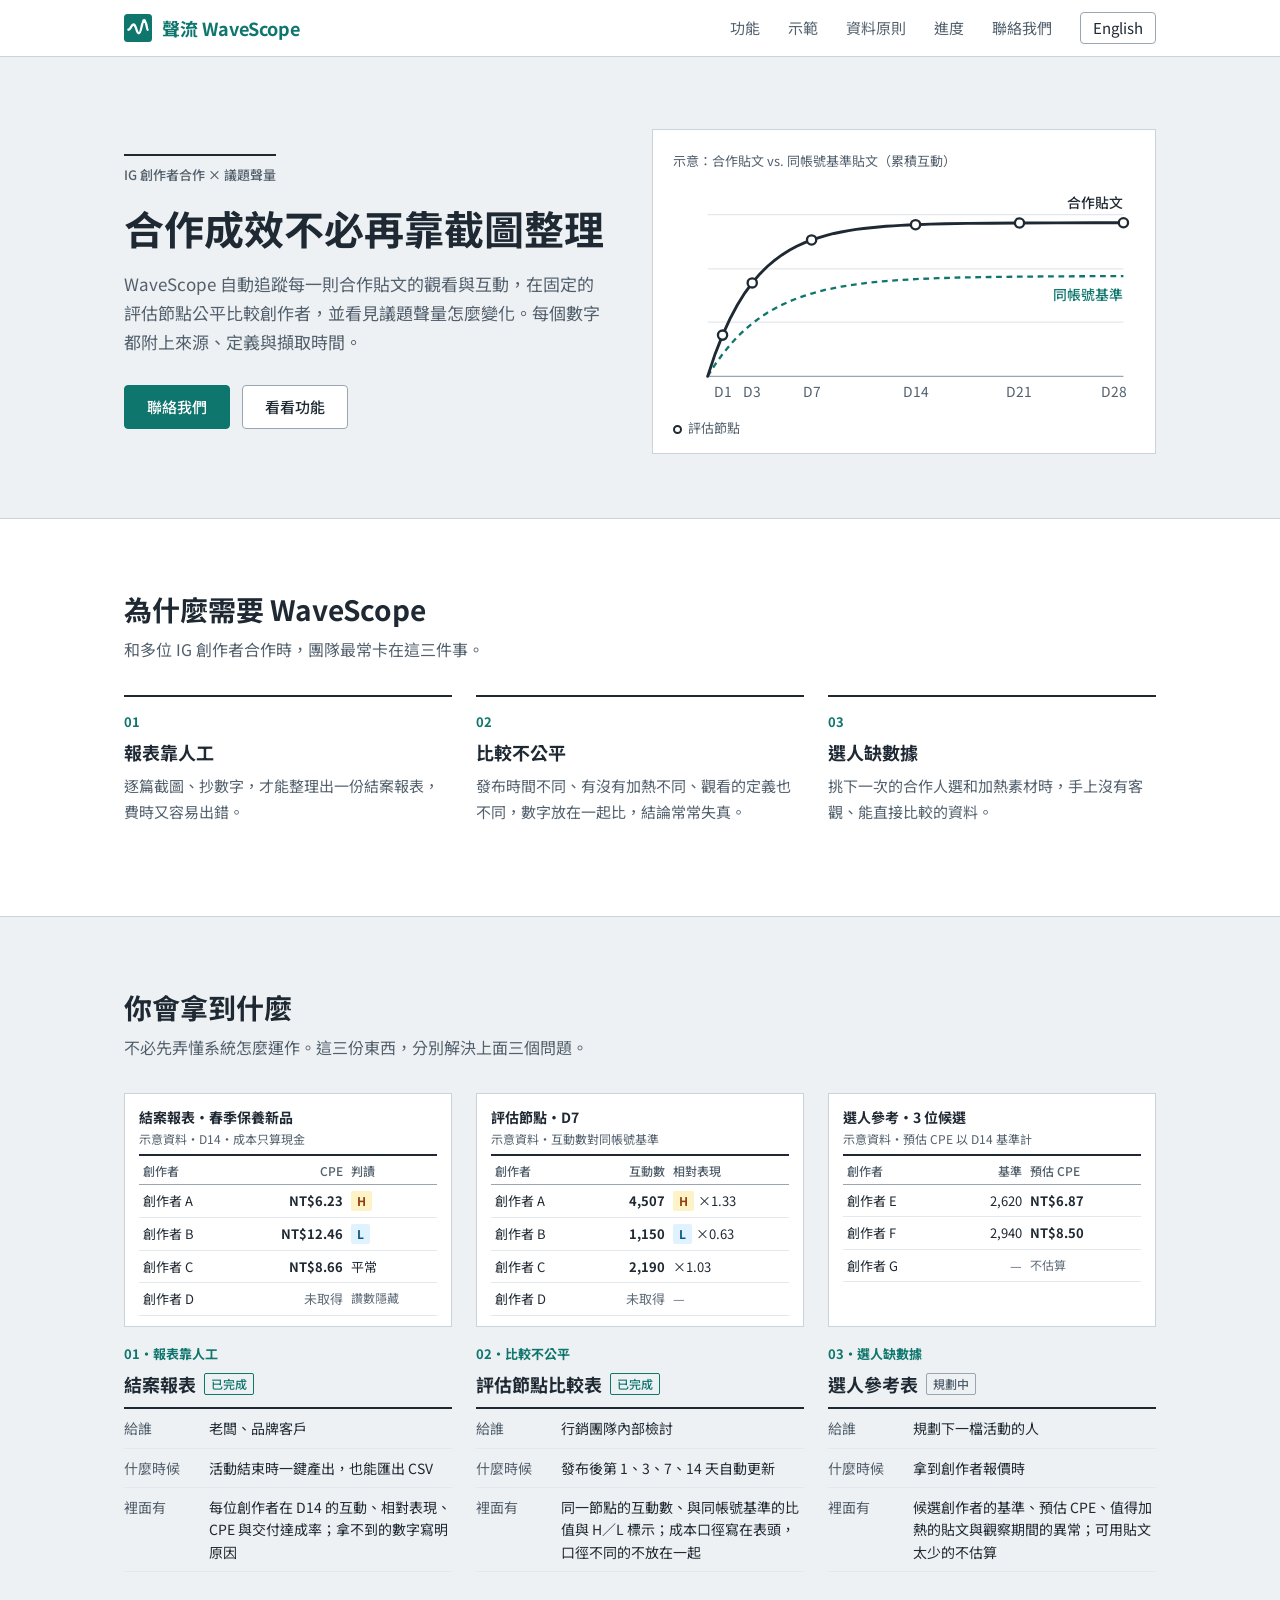
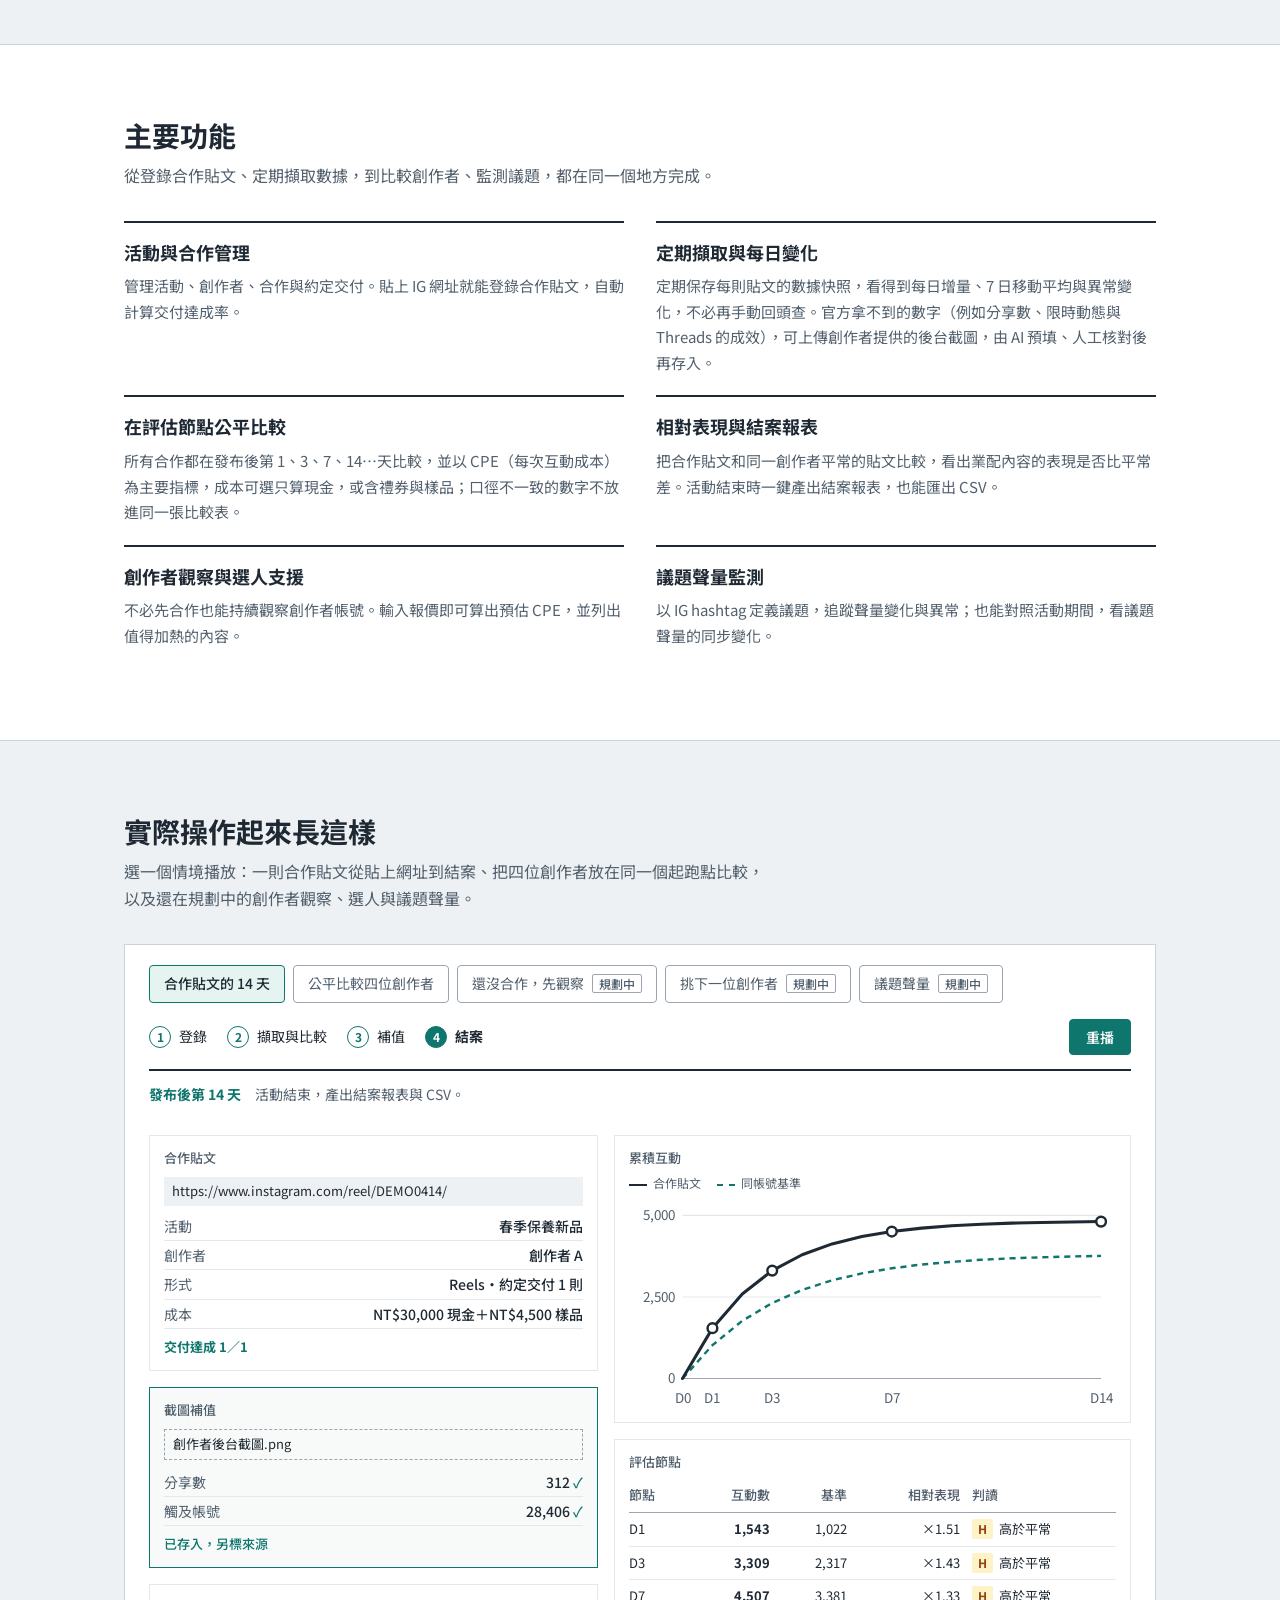
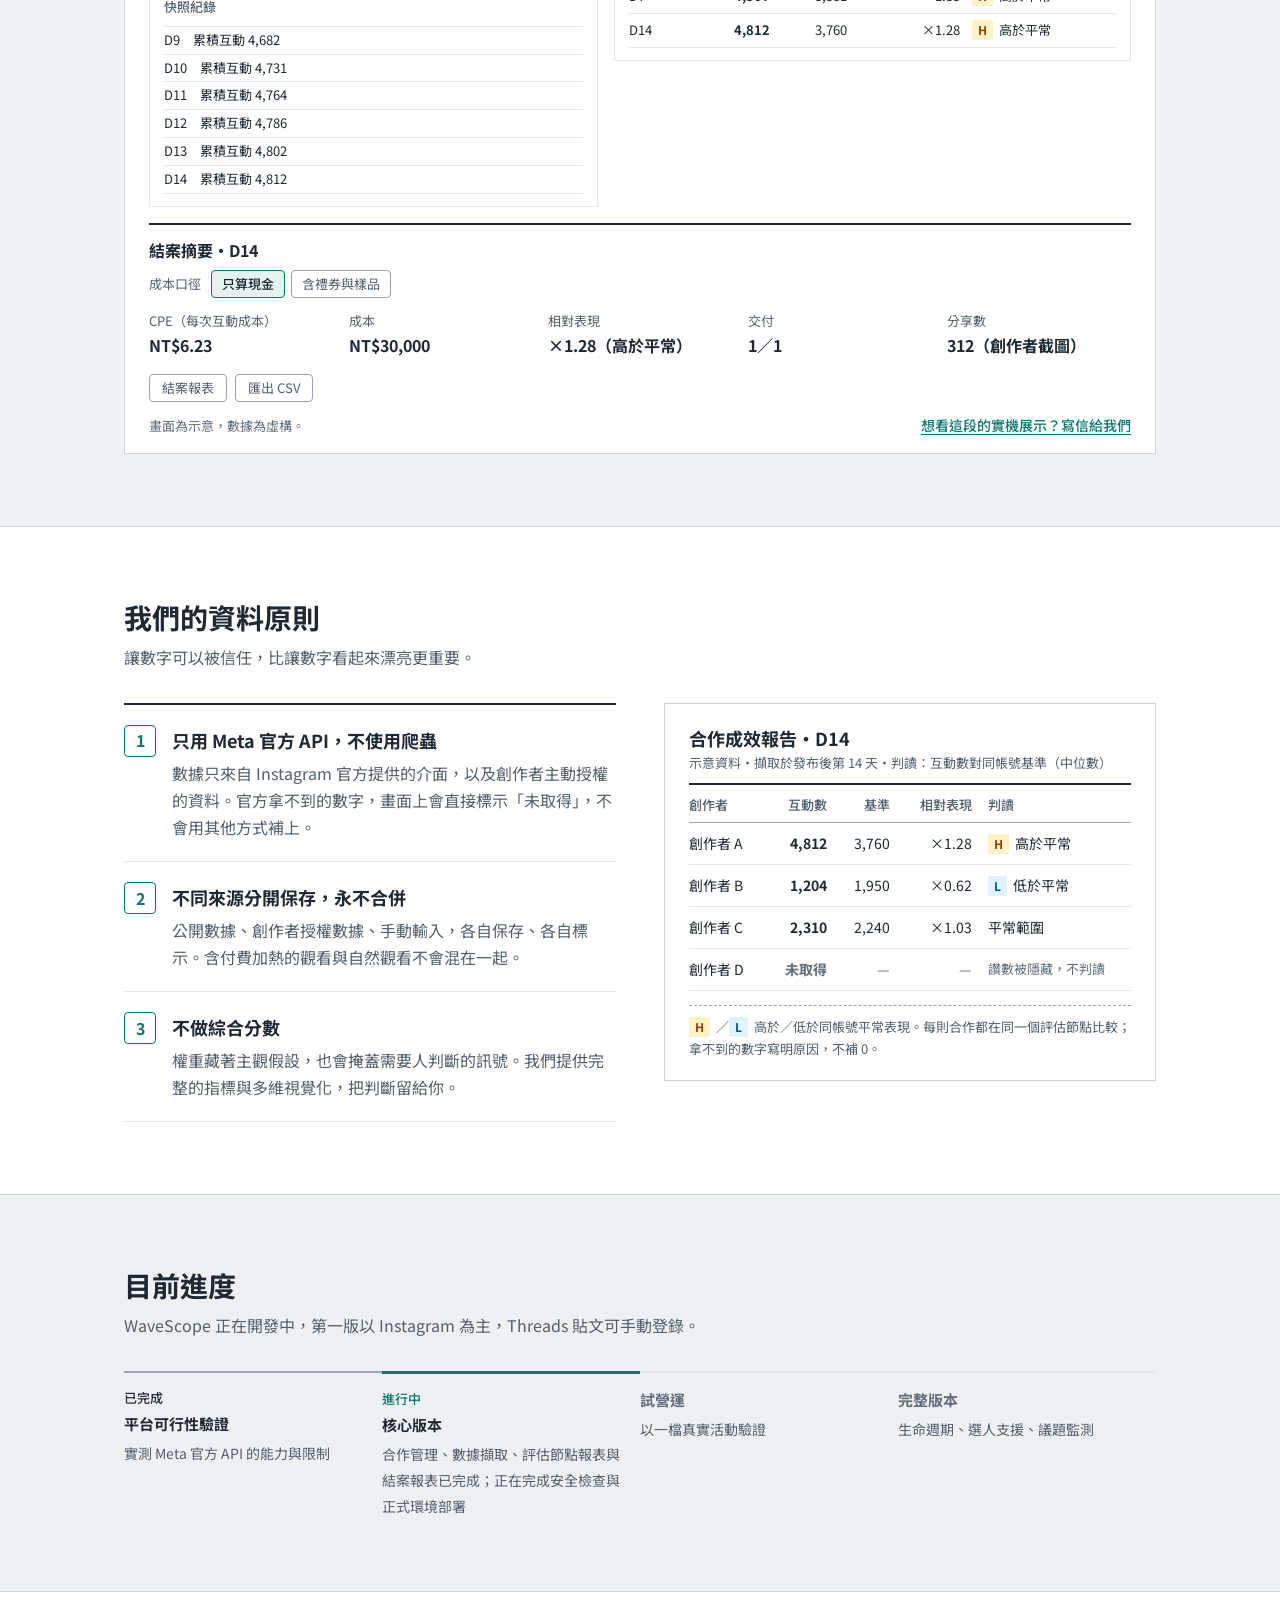
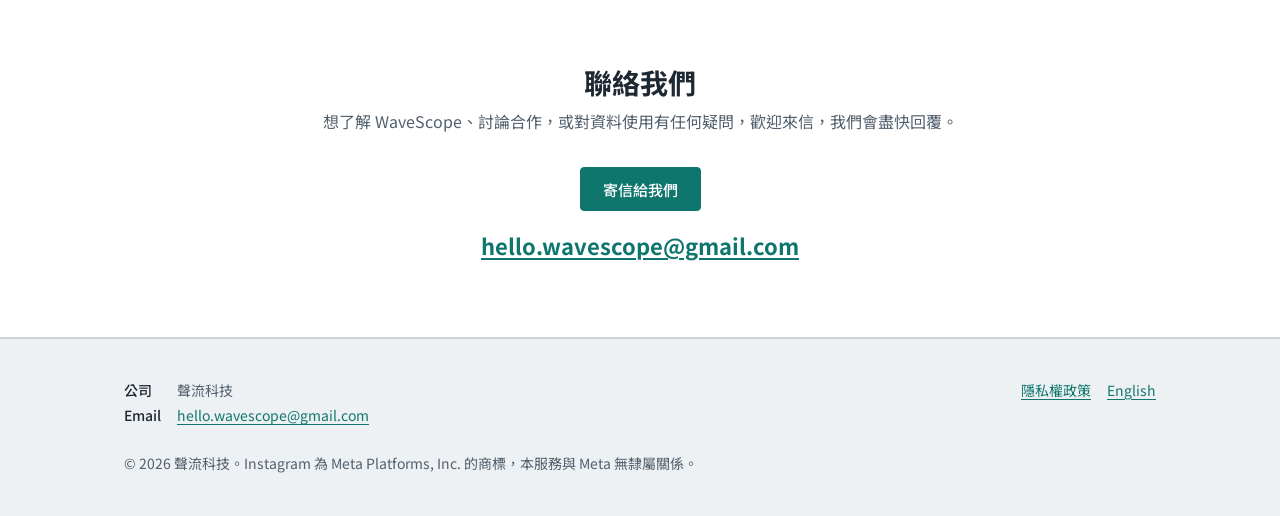
==== commit 0d74af7b: "Expand the demo: fair comparison, topic volume, interaction, links - New scenario: four creators who" ====
--- a/index.html
+++ b/index.html
@@ -222,7 +222,7 @@
     <section id="demo">
       <div class="wrap">
         <h2>實際操作起來長這樣</h2>
-        <p class="section-lead">選一個情境播放：一則合作貼文從貼上網址到結案的 14 天、還沒合作前先觀察創作者，或是挑下一位合作對象。</p>
+        <p class="section-lead">選一個情境播放：一則合作貼文從貼上網址到結案、把四位創作者放在同一個起跑點比較，以及還在規劃中的創作者觀察、選人與議題聲量。</p>
         <div class="demo" id="wsDemo" role="region" aria-label="合作貼文生命週期示範">
           <noscript><p class="demo-note">這段示範需要啟用 JavaScript。</p></noscript>
         </div>
--- a/assets/style.css
+++ b/assets/style.css
@@ -354,6 +354,9 @@
 .demo-quote { display: flex; align-items: center; justify-content: space-between; gap: 12px; margin-bottom: 8px; color: var(--ink-muted); }
 .demo-quote .demo-input { flex: 0 0 9em; margin: 0; text-align: right; color: var(--ink); font-weight: 500; }
 .demo-ref { margin: 8px 0 0; font-size: 13px; color: var(--ink-muted); }
+.demo-panel dt { flex: none; white-space: nowrap; }
+.demo-scope dl div { display: grid; grid-template-columns: auto 1fr; gap: 12px; }
+.demo-scope dd { text-align: left; }
 .demo-panel dl div.is-na dd { color: var(--ink-absent); font-weight: 400; }
 .demo-alert p { margin: 0; }
 .demo-alert-hint { margin-top: 6px !important; font-size: 13px; color: var(--ink-muted); }
@@ -375,6 +378,33 @@
 .demo-close-acts { display: flex; gap: 8px; margin-top: 10px; }
 .demo-fake-btn { font-size: 13px; border: 1px solid var(--rule-strong); border-radius: 4px; padding: 2px 12px; color: var(--ink-muted); }
 .demo-note { margin: 12px 0 0; font-size: 13px; color: var(--ink-absent); }
+/* 示範底部：說明文字＋這個情境的聯絡入口 */
+.demo-foot { display: flex; justify-content: space-between; align-items: baseline; gap: 8px 24px; flex-wrap: wrap; margin-top: 12px; }
+.demo-foot .demo-note { margin: 0; }
+.demo-cta { font-size: 14px; font-weight: 500; }
+/* 結案摘要的成本口徑切換 */
+.demo-seg { display: flex; align-items: center; flex-wrap: wrap; gap: 6px; margin: 4px 0 8px; font-size: 13px; }
+.demo-seg-label { color: var(--ink-muted); margin-right: 4px; }
+.demo-seg-btn { font: inherit; font-size: 13px; padding: 2px 10px; border: 1px solid var(--rule-strong); border-radius: 4px; background: var(--sheet); color: var(--ink-muted); cursor: pointer; }
+.demo-seg-btn[aria-pressed="true"] { border-color: var(--report-teal); background: var(--teal-tint); color: var(--ink); font-weight: 500; }
+.demo-close dl { grid-template-columns: repeat(auto-fit, minmax(150px, 1fr)); }
+/* 選人的報價輸入框 */
+.demo-quote .demo-input { display: flex; align-items: center; gap: 2px; }
+.demo-quote input { width: 100%; min-width: 0; border: 0; background: transparent; font: inherit; color: inherit; text-align: right; padding: 0; }
+.demo-quote input:disabled { color: inherit; opacity: 1; }
+.demo-quote input:not(:disabled) { border-bottom: 1px solid var(--report-teal); }
+.demo-try { font-size: 12px; color: var(--report-teal); text-align: right; margin: -4px 0 6px; }
+.demo-try[hidden] { display: none; }
+/* 公平比較：圖和表左右各半 */
+.demo-grid-wide { grid-template-columns: minmax(0, 1.2fr) minmax(0, 1fr); align-items: start; }
+.demo-chart .node-line { stroke: var(--rule-strong); stroke-dasharray: 3 3; }
+.demo-chart .tag { font-size: 12px; font-weight: 700; fill: var(--ink); paint-order: stroke; stroke: var(--sheet); stroke-width: 3px; }
+/* 議題聲量：長條、活動期間底色 */
+.demo-chart .band { fill: var(--teal-tint); }
+.demo-chart .bar { fill: var(--rule-strong); }
+.demo-chart .bar.alert { fill: var(--ink); }
+.demo-legend .is-band::before { height: 10px; border-top: 0; background: var(--teal-tint); border: 1px solid var(--teal-band); }
+
 @keyframes demo-in { from { background: var(--teal-band); } to { background: transparent; } }
 .demo.is-playing .demo-log li:last-child,
 .demo.is-playing tr.is-new td,
@@ -550,4 +580,9 @@
   .report th, .report td { padding-left: 4px; padding-right: 4px; }
   .report .col-base { display: none; }
   .report .flag-text { display: none; }
-}
+  .demo { padding: 14px 12px; }
+  .demo-panel { padding: 10px; }
+  .demo-panel .flag-text { display: none; }
+  .demo-panel th, .demo-panel td { padding-left: 3px; padding-right: 3px; }
+  .demo-panel td:last-child { white-space: normal; }
+}
